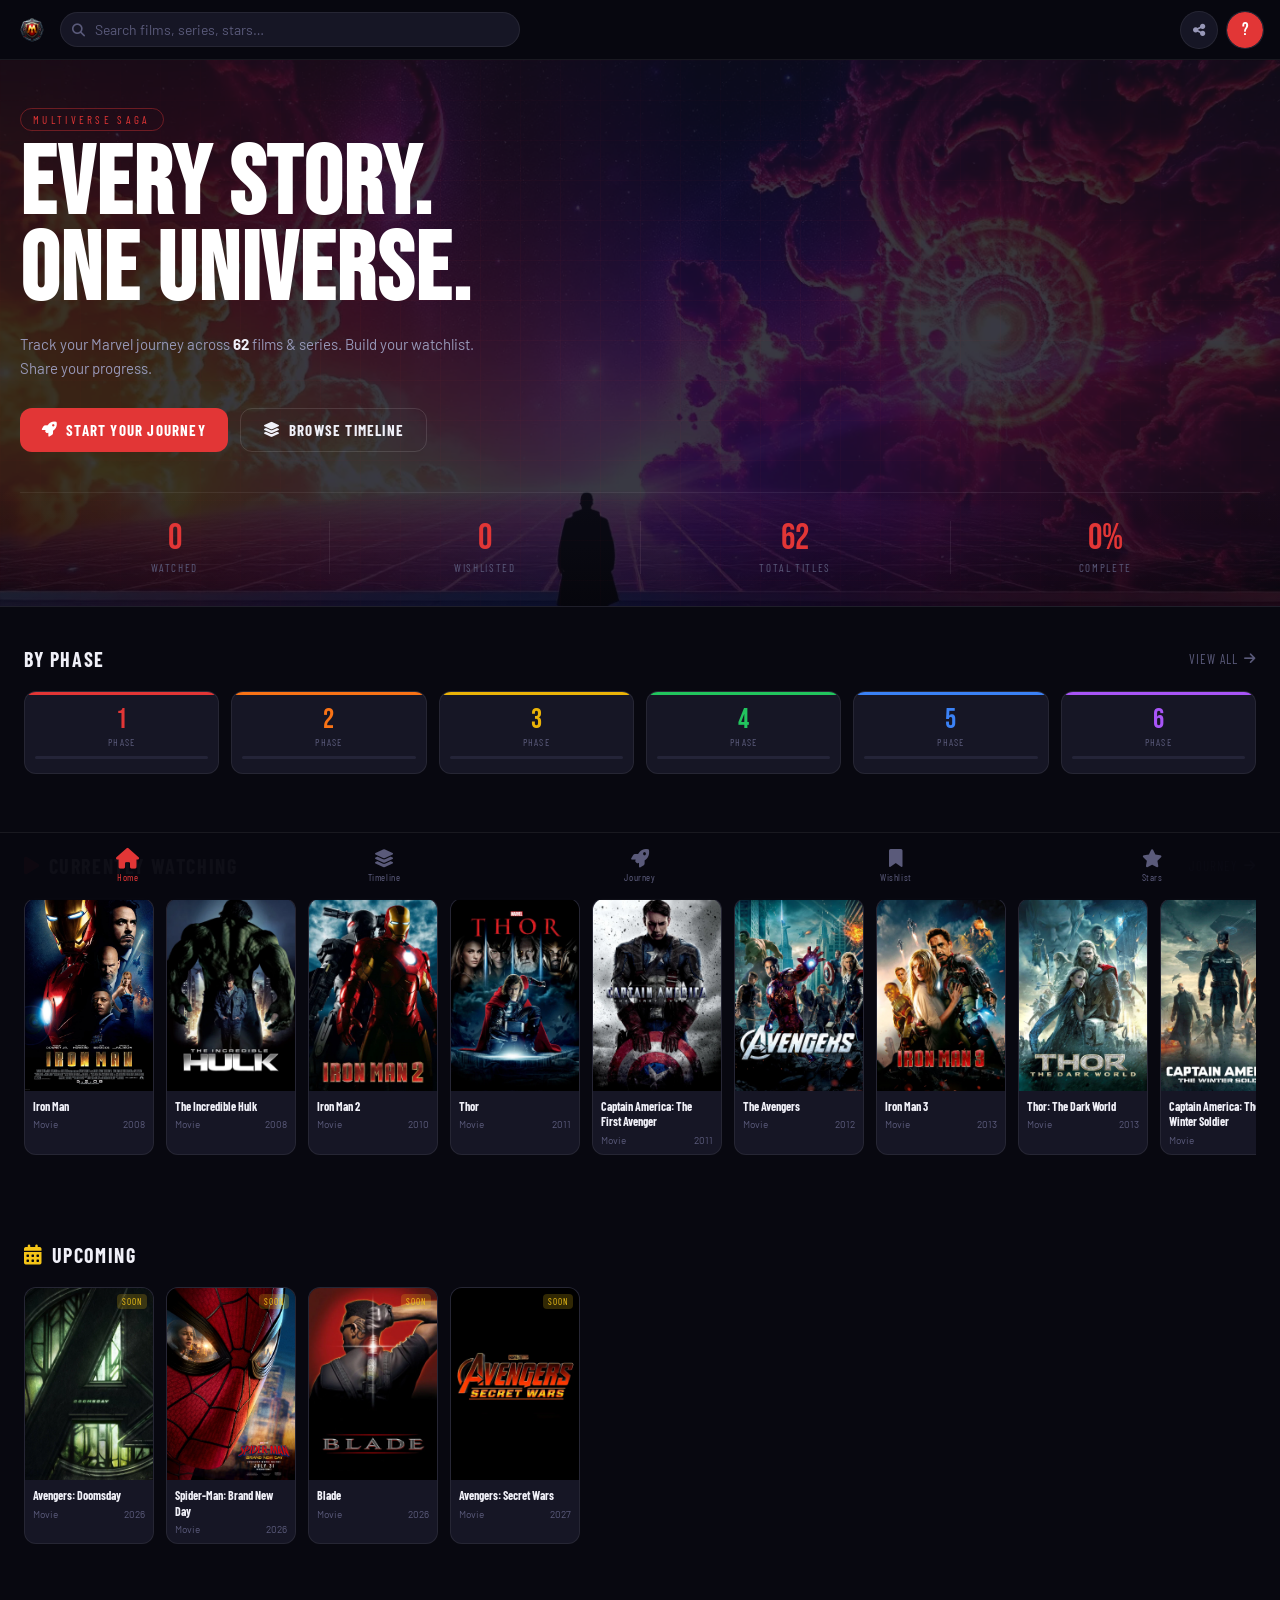
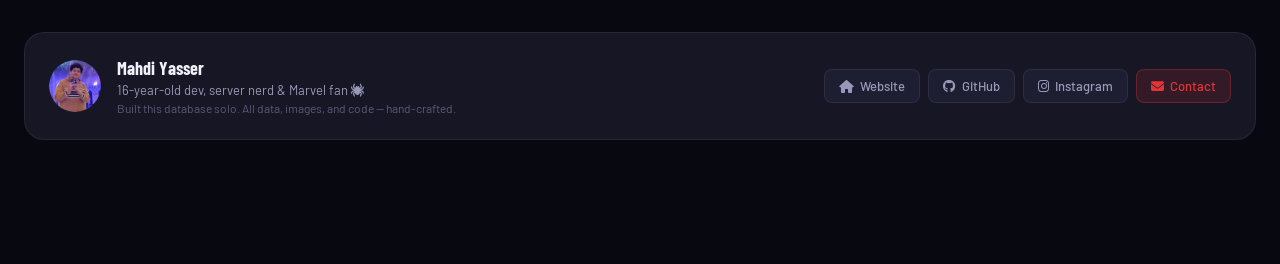
==== app/index.html @ e146e764 "Update" ====
<!DOCTYPE html>
<html lang="en">
<head>
  <meta charset="UTF-8">
  <meta name="viewport" content="width=device-width, initial-scale=1.0, viewport-fit=cover">

  <!-- Primary Meta -->
  <title>MCU Universe — The Ultimate Marvel Tracker</title>
  <meta name="title" content="MCU Universe — The Ultimate Marvel Tracker">
  <meta name="description" content="Track every Marvel Cinematic Universe film & series. Build your watchlist, follow your journey, explore the cast. The definitive MCU database by Mahdi Yasser.">
  <meta name="author" content="Mahdi Yasser">
  <meta name="robots" content="index, follow">
  <meta name="keywords" content="MCU, Marvel, Cinematic Universe, Iron Man, Avengers, Disney+, tracker, watchlist, movies, series, Mahdi Yasser, Mahdi Yasser MCU">
  <meta name="theme-color" content="#0a0a0f">

  <!-- Open Graph -->
  <meta property="og:type" content="website">
  <meta property="og:url" content="https://mcu.mahdiyasser.site/app/">
  <meta property="og:title" content="MCU Universe — The Ultimate Marvel Tracker">
  <meta property="og:description" content="Track every MCU film & series. Build your watchlist, follow your journey, explore the cast. The definitive MCU database.">
  <meta property="og:image" content="https://mcu.mahdiyasser.site/assets/app/banner.png">
  <meta property="og:image:width" content="1200">
  <meta property="og:image:height" content="630">
  <meta property="og:site_name" content="MCU Universe">

  <!-- Twitter Card -->
  <meta name="twitter:card" content="summary_large_image">
  <meta name="twitter:url" content="https://mcu.mahdiyasser.site/app/">
  <meta name="twitter:title" content="MCU Universe — The Ultimate Marvel Tracker">
  <meta name="twitter:description" content="Track every MCU film & series. Build your watchlist, follow your journey, explore the cast.">
  <meta name="twitter:image" content="https://mcu.mahdiyasser.site/assets/app/banner.png">

  <!-- Canonical -->
  <link rel="canonical" href="https://mcu.mahdiyasser.site/app/">

  <!-- Favicon -->
  <link rel="icon" href="/favicon.ico">
  <link rel="apple-touch-icon" href="/favicon.ico">
  <link rel="shortcut icon" href="/favicon.ico">

  <!-- JSON-LD -->
  <script type="application/ld+json">
  {
    "@context": "https://schema.org",
    "@type": "WebSite",
    "name": "MCU Universe",
    "url": "https://mcu.mahdiyasser.site/",
    "description": "The definitive MCU tracker — films, series, cast, and your personal watching journey.",
    "author": {
      "@type": "Person",
      "name": "Mahdi Yasser",
      "url": "https://mahdiyasser.site/"
    }
  }
  </script>

  <!-- Fonts -->
  <link rel="preconnect" href="https://fonts.googleapis.com">
  <link rel="preconnect" href="https://fonts.gstatic.com" crossorigin>
  <link href="https://fonts.googleapis.com/css2?family=Bebas+Neue&family=Barlow:ital,wght@0,300;0,400;0,500;0,600;0,700;1,300;1,400&family=Barlow+Condensed:wght@300;400;500;600;700;800&display=swap" rel="stylesheet">

  <!-- Font Awesome -->
  <link rel="stylesheet" href="https://cdnjs.cloudflare.com/ajax/libs/font-awesome/6.5.1/css/all.min.css">

  <link rel="stylesheet" href="style.css">
</head>
<body>

<!-- ========== LOADING SCREEN ========== -->
<div id="loader">
  <div class="loader-inner">
    <div class="loader-arc"></div>
    <div class="loader-text">INITIALIZING</div>
    <div class="loader-sub">Marvel Cinematic Universe Database</div>
  </div>
</div>

<!-- ========== ACCOUNT PANEL ========== -->
<div id="account-panel" class="panel hidden">
  <div class="panel-backdrop" onclick="closePanel('account-panel')"></div>
  <div class="panel-box">
    <button class="panel-close" onclick="closePanel('account-panel')"><i class="fa-solid fa-xmark"></i></button>
    <div class="panel-header">
      <div class="panel-icon"><i class="fa-solid fa-user-shield"></i></div>
      <h2>Your Profile</h2>
    </div>
    <div id="account-content"></div>
  </div>
</div>

<!-- ========== IMPORT PANEL ========== -->
<div id="import-panel" class="panel hidden">
  <div class="panel-backdrop"></div>
  <div class="panel-box">
    <div class="panel-header">
      <div class="panel-icon import-icon"><i class="fa-solid fa-cloud-arrow-down"></i></div>
      <h2>Import Profile</h2>
      <p>Load this profile as your own on this device</p>
    </div>
    <div id="import-content"></div>
  </div>
</div>

<!-- ========== SHARE PANEL ========== -->
<div id="share-panel" class="panel hidden">
  <div class="panel-backdrop" onclick="closePanel('share-panel')"></div>
  <div class="panel-box">
    <button class="panel-close" onclick="closePanel('share-panel')"><i class="fa-solid fa-xmark"></i></button>
    <div class="panel-header">
      <div class="panel-icon share-icon"><i class="fa-solid fa-share-nodes"></i></div>
      <h2>Share Your Journey</h2>
      <p>Anyone with this link can view your progress</p>
    </div>
    <div id="share-content"></div>
  </div>
</div>

<!-- ========== DETAIL PANEL ========== -->
<div id="detail-panel" class="panel hidden">
  <div class="panel-backdrop" onclick="closePanel('detail-panel')"></div>
  <div class="panel-box panel-box--wide">
    <button class="panel-back hidden" id="detail-back-btn" onclick="modalGoBack()"><i class="fa-solid fa-arrow-left"></i></button>
    <button class="panel-close" onclick="closePanel('detail-panel')"><i class="fa-solid fa-xmark"></i></button>
    <div id="detail-content"></div>
  </div>
</div>

<!-- ========== STAR PANEL ========== -->
<div id="star-panel" class="panel hidden">
  <div class="panel-backdrop" onclick="closePanel('star-panel')"></div>
  <div class="panel-box">
    <button class="panel-back hidden" id="star-back-btn" onclick="modalGoBack()"><i class="fa-solid fa-arrow-left"></i></button>
    <button class="panel-close" onclick="closePanel('star-panel')"><i class="fa-solid fa-xmark"></i></button>
    <div id="star-content"></div>
  </div>
</div>

<!-- ========== TOAST ========== -->
<div id="toast-container"></div>

<!-- ========== HEADER ========== -->
<header id="site-header">
  <div class="header-inner">
    <a class="header-logo" href="#" onclick="switchTab('home'); return false;">
      <img src="/assets/app/logo.png" alt="MCU Universe" class="header-logo-img">
    </a>

    <div class="header-search-wrap" id="header-search-wrap">
      <i class="fa-solid fa-magnifying-glass search-icon"></i>
      <input type="text" id="global-search" placeholder="Search films, series, stars…" autocomplete="off">
      <div id="search-results-drop" class="search-drop hidden"></div>
    </div>

    <div class="header-actions">
      <button class="hdr-btn" onclick="openSharePanel()" title="Share Your Journey">
        <i class="fa-solid fa-share-nodes"></i>
      </button>
      <button class="hdr-btn hdr-account" onclick="openAccountPanel()" title="Profile">
        <span id="hdr-avatar"></span>
      </button>
    </div>
  </div>
</header>

<!-- ========== MAIN ========== -->
<main id="app">

  <!-- ===== TAB: HOME ===== -->
  <section id="tab-home" class="tab-section active">
    <div class="hero-banner">
      <div class="hero-banner-bg"></div>
    <div class="hero-bg-grid"></div>
      <div class="hero-content">
        <div class="hero-eyebrow"><span class="phase-badge">MULTIVERSE SAGA</span></div>
        <h1 class="hero-title">EVERY STORY.<br>ONE UNIVERSE.</h1>
        <p class="hero-sub">Track your Marvel journey across <strong id="hero-total">0</strong> films & series. Build your watchlist. Share your progress.</p>
        <div class="hero-cta-row">
          <button class="btn-primary" onclick="switchTab('journey')">
            <i class="fa-solid fa-rocket"></i> Start Your Journey
          </button>
          <button class="btn-ghost" onclick="switchTab('timeline')">
            <i class="fa-solid fa-layer-group"></i> Browse Timeline
          </button>
        </div>
      </div>
      <div class="hero-stats-row">
        <div class="hero-stat">
          <span id="stat-watched" class="stat-num">0</span>
          <span class="stat-label">Watched</span>
        </div>
        <div class="hero-stat">
          <span id="stat-wishlist" class="stat-num">0</span>
          <span class="stat-label">Wishlisted</span>
        </div>
        <div class="hero-stat">
          <span id="stat-total-home" class="stat-num">0</span>
          <span class="stat-label">Total Titles</span>
        </div>
        <div class="hero-stat">
          <span id="stat-pct" class="stat-num">0%</span>
          <span class="stat-label">Complete</span>
        </div>
      </div>
    </div>

    <!-- Quick Phase Overview -->
    <div class="section-wrap">
      <div class="section-header">
        <h2 class="section-title">By Phase</h2>
        <button class="section-link" onclick="switchTab('timeline')">View All <i class="fa-solid fa-arrow-right"></i></button>
      </div>
      <div id="phase-overview" class="phase-overview-grid"></div>
    </div>

    <!-- Currently Watching -->
    <div class="section-wrap" id="currently-watching-section">
      <div class="section-header">
        <h2 class="section-title"><i class="fa-solid fa-play txt-red"></i> Currently Watching</h2>
        <button class="section-link" onclick="switchTab('journey')">Journey <i class="fa-solid fa-arrow-right"></i></button>
      </div>
      <div id="currently-watching-list" class="cards-row"></div>
    </div>

    <!-- New & Upcoming -->
    <div class="section-wrap">
      <div class="section-header">
        <h2 class="section-title"><i class="fa-solid fa-calendar-days txt-gold"></i> Upcoming</h2>
      </div>
      <div id="upcoming-list" class="cards-row"></div>
    </div>

    <!-- About / Made By -->
    <div class="section-wrap">
      <div class="about-footer-card">
        <div class="afc-left">
          <img src="/assets/app/me.png" alt="Mahdi Yasser" class="afc-avatar afc-avatar-img">
          <div class="afc-text">
            <span class="afc-name">Mahdi Yasser</span>
            <span class="afc-role">16-year-old dev, server nerd &amp; Marvel fan <i class="fa-solid fa-spider"></i></span>
            <span class="afc-bio">Built this database solo. All data, images, and code — hand-crafted.</span>
          </div>
        </div>
        <div class="afc-links">
          <a href="https://mahdiyasser.site" target="_blank" class="afc-btn"><i class="fa-solid fa-house"></i> Website</a>
          <a href="https://github.com/Mahdiyasser" target="_blank" class="afc-btn"><i class="fa-brands fa-github"></i> GitHub</a>
          <a href="https://www.instagram.com/mahdiyasser1/" target="_blank" class="afc-btn"><i class="fa-brands fa-instagram"></i> Instagram</a>
          <a href="https://mahdiyasser.site/contact/" target="_blank" class="afc-btn afc-btn--red"><i class="fa-solid fa-envelope"></i> Contact</a>
        </div>
      </div>
    </div>
  </section>

  <!-- ===== TAB: TIMELINE ===== -->
  <section id="tab-timeline" class="tab-section">
    <div class="tab-hero-mini">
      <h1>MCU TIMELINE</h1>
      <p>Every title — in release or chronological order</p>
    </div>

    <div class="timeline-controls">
      <div class="order-toggle">
        <button class="order-btn active" id="btn-release" onclick="setOrder('release')">Release Order</button>
        <button class="order-btn" id="btn-chrono" onclick="setOrder('chrono')">Chronological</button>
      </div>
      <div class="filter-row">
        <button class="filter-btn active" data-filter="all" onclick="setTypeFilter('all',this)">All</button>
        <button class="filter-btn" data-filter="movie" onclick="setTypeFilter('movie',this)">Movies</button>
        <button class="filter-btn" data-filter="series" onclick="setTypeFilter('series',this)">Series</button>
        <button class="filter-btn" data-filter="special_presentation" onclick="setTypeFilter('special_presentation',this)">Specials</button>
      </div>
    </div>

    <div id="timeline-phases" class="timeline-phases-wrap"></div>
  </section>

  <!-- ===== TAB: JOURNEY ===== -->
  <section id="tab-journey" class="tab-section">
    <div class="tab-hero-mini journey-hero-mini">
      <div class="journey-hero-content">
        <h1>YOUR JOURNEY</h1>
        <p>Track progress like a game. Level up through the MCU.</p>
      </div>
      <div class="journey-xp-bar-wrap">
        <div class="journey-level-badge" id="journey-level-badge">LVL 1</div>
        <div class="journey-xp-info">
          <span id="journey-xp-label">0 XP</span>
          <span id="journey-xp-next">Next: Recruit</span>
        </div>
        <div class="xp-bar-outer">
          <div class="xp-bar-inner" id="xp-bar-inner"></div>
        </div>
        <div class="journey-rank-name" id="journey-rank-name">Civilian</div>
      </div>
    </div>

    <!-- Journey Achievements -->
    <div class="section-wrap">
      <div class="section-header">
        <h2 class="section-title"><i class="fa-solid fa-trophy txt-gold"></i> Achievements</h2>
      </div>
      <div id="achievements-grid" class="achievements-grid"></div>
    </div>

    <!-- Journey Stats -->
    <div class="section-wrap">
      <div class="section-header">
        <h2 class="section-title"><i class="fa-solid fa-chart-bar txt-red"></i> Your Stats</h2>
      </div>
      <div id="journey-stats-grid" class="journey-stats-grid"></div>
    </div>

    <!-- Watch Queue -->
    <div class="section-wrap">
      <div class="section-header">
        <h2 class="section-title"><i class="fa-solid fa-list-check"></i> Watch Queue</h2>
        <button class="section-link" onclick="openNextToWatch()">Suggest Next <i class="fa-solid fa-wand-sparkles"></i></button>
      </div>
      <div id="watch-queue" class="timeline-phases-wrap"></div>
    </div>
  </section>

  <!-- ===== TAB: WISHLIST ===== -->
  <section id="tab-wishlist" class="tab-section">
    <div class="tab-hero-mini">
      <h1>WISHLIST</h1>
      <p>Titles you want to watch</p>
    </div>
    <div class="section-wrap">
      <div id="wishlist-grid" class="cards-grid-main"></div>
      <div id="wishlist-empty" class="empty-state hidden">
        <i class="fa-solid fa-bookmark"></i>
        <p>No wishlist items yet.</p>
        <small>Browse the Timeline and hit the bookmark button to add titles.</small>
      </div>
    </div>
  </section>

  <!-- ===== TAB: STARS ===== -->
  <section id="tab-stars" class="tab-section">
    <div class="tab-hero-mini">
      <h1>CAST & CREW</h1>
      <p id="stars-tab-count">Cast &amp; crew of the Marvel universe</p>
    </div>
    <div class="stars-controls">
      <input type="text" id="stars-search" placeholder="Search cast & crew…" oninput="filterStars(this.value)">
    </div>
    <div id="stars-grid" class="stars-grid"></div>
  </section>

</main>

<!-- ========== BOTTOM NAV ========== -->
<nav id="bottom-nav">
  <button class="nav-btn active" data-tab="home" onclick="switchTab('home')">
    <i class="fa-solid fa-house"></i>
    <span>Home</span>
  </button>
  <button class="nav-btn" data-tab="timeline" onclick="switchTab('timeline')">
    <i class="fa-solid fa-layer-group"></i>
    <span>Timeline</span>
  </button>
  <button class="nav-btn" data-tab="journey" onclick="switchTab('journey')">
    <i class="fa-solid fa-rocket"></i>
    <span>Journey</span>
  </button>
  <button class="nav-btn" data-tab="wishlist" onclick="switchTab('wishlist')">
    <i class="fa-solid fa-bookmark"></i>
    <span>Wishlist</span>
    <span id="wishlist-badge" class="nav-badge hidden">0</span>
  </button>
  <button class="nav-btn" data-tab="stars" onclick="switchTab('stars')">
    <i class="fa-solid fa-star"></i>
    <span>Stars</span>
  </button>
</nav>

<script src="script.js"></script>
</body>
</html>
---- app/style.css ----
/* =====================================================
   MCU UNIVERSE — style.css
   Author: Mahdi Yasser
   ===================================================== */

/* ── Variables ── */
:root {
  --red: #e23636;
  --red-dark: #b01e1e;
  --red-glow: rgba(226,54,54,0.35);
  --gold: #f5c518;
  --gold-dim: rgba(245,197,24,0.2);
  --blue: #1a8fe3;
  --blue-dim: rgba(26,143,227,0.2);
  --bg: #080810;
  --bg2: #0e0e1a;
  --bg3: #141428;
  --surface: #161625;
  --surface2: #1e1e32;
  --surface3: #242438;
  --border: rgba(255,255,255,0.07);
  --border2: rgba(255,255,255,0.12);
  --text: #f0f0f8;
  --text2: #9898b8;
  --text3: #5a5a7a;
  --white: #ffffff;
  --green: #22c55e;
  --orange: #f97316;
  --purple: #a855f7;

  /* Phase colors */
  --phase1: #e23636;
  --phase2: #f97316;
  --phase3: #eab308;
  --phase4: #22c55e;
  --phase5: #3b82f6;
  --phase6: #a855f7;

  --radius: 12px;
  --radius-sm: 8px;
  --radius-lg: 20px;
  --nav-h: 68px;
  --header-h: 60px;
  --transition: 0.22s cubic-bezier(0.4,0,0.2,1);
}

/* ── Reset ── */
*, *::before, *::after { box-sizing: border-box; margin: 0; padding: 0; }
html { scroll-behavior: smooth; font-size: 16px; }
body {
  font-family: 'Barlow', sans-serif;
  background: var(--bg);
  color: var(--text);
  min-height: 100dvh;
  overflow-x: hidden;
  padding-bottom: calc(var(--nav-h) + 16px);
  padding-top: var(--header-h);
}
a { color: inherit; text-decoration: none; }
img { display: block; max-width: 100%; }
button { cursor: pointer; border: none; background: none; font-family: inherit; color: inherit; }
input, textarea { font-family: inherit; }

/* ── Typography ── */
.font-display { font-family: 'Bebas Neue', sans-serif; letter-spacing: 0.04em; }
.font-condensed { font-family: 'Barlow Condensed', sans-serif; }

/* ── Utility ── */
.hidden { display: none !important; }
.txt-red { color: var(--red); }
.txt-gold { color: var(--gold); }
.txt-blue { color: var(--blue); }
.txt-green { color: var(--green); }

/* ============================================================
   LOADER
   ============================================================ */
#loader {
  position: fixed; inset: 0; z-index: 9999;
  background: var(--bg);
  display: flex; align-items: center; justify-content: center;
  transition: opacity 0.5s ease, visibility 0.5s ease;
}
#loader.fade-out { opacity: 0; visibility: hidden; pointer-events: none; }
.loader-inner { text-align: center; }
.loader-arc {
  width: 64px; height: 64px;
  border: 3px solid var(--surface3);
  border-top-color: var(--red);
  border-radius: 50%;
  margin: 0 auto 20px;
  animation: spin 0.8s linear infinite;
}
@keyframes spin { to { transform: rotate(360deg); } }
.loader-text {
  font-family: 'Bebas Neue', sans-serif;
  font-size: 22px;
  letter-spacing: 0.3em;
  color: var(--red);
}
.loader-sub {
  font-family: 'Barlow Condensed', sans-serif;
  font-size: 12px;
  letter-spacing: 0.2em;
  color: var(--text3);
  margin-top: 6px;
}

/* ============================================================
   HEADER
   ============================================================ */
#site-header {
  position: fixed; top: 0; left: 0; right: 0; z-index: 100;
  height: var(--header-h);
  background: rgba(8,8,16,0.95);
  border-bottom: 1px solid var(--border);
}
.header-inner {
  max-width: 1400px;
  margin: 0 auto;
  height: 100%;
  display: flex; align-items: center; gap: 12px;
  padding: 0 16px;
}
.header-logo {
  display: flex; align-items: baseline; gap: 3px;
  flex-shrink: 0;
}
.header-logo-img {
  height: 32px;
  width: auto;
  display: block;
  object-fit: contain;
}
.logo-m {
  font-family: 'Bebas Neue', sans-serif;
  font-size: 28px;
  color: var(--red);
  line-height: 1;
}
.logo-cu {
  font-family: 'Bebas Neue', sans-serif;
  font-size: 28px;
  color: var(--white);
  line-height: 1;
}
.logo-tag {
  font-family: 'Barlow Condensed', sans-serif;
  font-size: 10px;
  letter-spacing: 0.25em;
  color: var(--text3);
  margin-left: 6px;
  align-self: center;
}
.header-search-wrap {
  flex: 1;
  max-width: 460px;
  position: relative;
}
.search-icon {
  position: absolute; left: 12px; top: 50%; transform: translateY(-50%);
  color: var(--text3); font-size: 13px; pointer-events: none;
}
#global-search {
  width: 100%;
  background: var(--surface);
  border: 1px solid var(--border);
  border-radius: 100px;
  padding: 8px 14px 8px 34px;
  font-size: 14px;
  color: var(--text);
  outline: none;
  transition: border-color var(--transition);
}
#global-search:focus { border-color: var(--red); }
#global-search::placeholder { color: var(--text3); }
.search-drop {
  position: absolute; top: calc(100% + 6px); left: 0; right: 0;
  background: var(--surface2);
  border: 1px solid var(--border2);
  border-radius: var(--radius);
  overflow: hidden;
  z-index: 200;
  max-height: 380px;
  overflow-y: auto;
}
.search-item {
  display: flex; align-items: center; gap: 10px;
  padding: 10px 14px;
  cursor: pointer;
  transition: background var(--transition);
  border-bottom: 1px solid var(--border);
}
.search-item:last-child { border-bottom: none; }
.search-item:hover { background: var(--surface3); }
.search-item-img {
  width: 36px; height: 52px;
  border-radius: 4px;
  object-fit: cover;
  background: var(--surface3);
  flex-shrink: 0;
}
.search-item-img.star-thumb {
  width: 36px; height: 36px;
  border-radius: 50%;
}
.search-item-info { flex: 1; min-width: 0; }
.search-item-title {
  font-size: 13px; font-weight: 600;
  white-space: nowrap; overflow: hidden; text-overflow: ellipsis;
}
.search-item-sub { font-size: 11px; color: var(--text3); margin-top: 2px; }
.search-type-tag {
  font-family: 'Barlow Condensed', sans-serif;
  font-size: 10px; letter-spacing: 0.15em;
  padding: 2px 6px;
  border-radius: 4px;
  text-transform: uppercase;
  flex-shrink: 0;
}
.tag-movie { background: rgba(226,54,54,0.2); color: var(--red); }
.tag-series { background: rgba(26,143,227,0.2); color: var(--blue); }
.tag-special { background: rgba(245,197,24,0.2); color: var(--gold); }
.tag-star { background: rgba(168,85,247,0.2); color: var(--purple); }

.header-actions { display: flex; align-items: center; gap: 8px; margin-left: auto; }
.hdr-btn {
  width: 38px; height: 38px;
  display: flex; align-items: center; justify-content: center;
  border-radius: 50%;
  background: var(--surface);
  border: 1px solid var(--border);
  font-size: 14px;
  color: var(--text2);
  transition: all var(--transition);
}
.hdr-btn:hover { border-color: var(--red); color: var(--red); }
.hdr-account { overflow: hidden; }
#hdr-avatar {
  width: 36px; height: 36px;
  display: flex; align-items: center; justify-content: center;
  font-family: 'Bebas Neue', sans-serif;
  font-size: 18px;
  color: var(--white);
  background: var(--red);
  border-radius: 50%;
}

/* ============================================================
   BOTTOM NAV
   ============================================================ */
#bottom-nav {
  position: fixed; bottom: 0; left: 0; right: 0; z-index: 100;
  height: var(--nav-h);
  background: rgba(8,8,16,0.97);
  border-top: 1px solid var(--border);
  display: flex;
  safe-area-inset-bottom: env(safe-area-inset-bottom);
  padding-bottom: env(safe-area-inset-bottom, 0px);
}
.nav-btn {
  flex: 1;
  display: flex; flex-direction: column; align-items: center; justify-content: center;
  gap: 3px;
  font-size: 10px;
  font-family: 'Barlow Condensed', sans-serif;
  letter-spacing: 0.06em;
  color: var(--text3);
  transition: color var(--transition);
  position: relative;
}
.nav-btn i { font-size: 18px; transition: transform var(--transition); }
.nav-btn.active { color: var(--red); }
.nav-btn.active i { transform: scale(1.15); }
.nav-badge {
  position: absolute; top: 6px; right: calc(50% - 18px);
  min-width: 16px; height: 16px;
  background: var(--red);
  border-radius: 100px;
  font-size: 9px;
  font-weight: 700;
  display: flex; align-items: center; justify-content: center;
  padding: 0 4px;
  color: white;
}

/* ============================================================
   TABS
   ============================================================ */
.tab-section {
  display: none;
  animation: fadeIn 0.3s ease;
}
.tab-section.active { display: block; }
@keyframes fadeIn { from { opacity: 0; transform: translateY(8px); } to { opacity: 1; transform: none; } }

/* ============================================================
   HERO BANNER (Home)
   ============================================================ */
.hero-banner {
  position: relative;
  min-height: 460px;
  display: flex; flex-direction: column; justify-content: center;
  overflow: hidden;
  padding: 48px 20px 32px;
  background: var(--bg2);
  border-bottom: 1px solid var(--border);
}
.hero-banner-bg {
  position: absolute; inset: 0;
  background-image: url('/assets/app/banner.png');
  background-size: cover;
  background-position: center top;
  opacity: 0.18;
  pointer-events: none;
}
.hero-bg-grid {
  position: absolute; inset: 0; pointer-events: none;
  background-image:
    linear-gradient(rgba(226,54,54,0.04) 1px, transparent 1px),
    linear-gradient(90deg, rgba(226,54,54,0.04) 1px, transparent 1px);
  background-size: 40px 40px;
  mask-image: radial-gradient(ellipse 80% 80% at 50% 50%, black 20%, transparent 100%);
}
.hero-banner::before {
  content: '';
  position: absolute; bottom: -1px; left: 0; right: 0; height: 120px;
  background: linear-gradient(transparent, var(--bg));
  pointer-events: none;
}
.hero-content { position: relative; max-width: 600px; }
.hero-eyebrow { margin-bottom: 16px; }
.phase-badge {
  font-family: 'Barlow Condensed', sans-serif;
  font-size: 11px; letter-spacing: 0.3em;
  padding: 4px 12px;
  border: 1px solid rgba(226,54,54,0.4);
  border-radius: 100px;
  color: var(--red);
  text-transform: uppercase;
}
.hero-title {
  font-family: 'Bebas Neue', sans-serif;
  font-size: clamp(52px, 12vw, 96px);
  line-height: 0.9;
  letter-spacing: 0.02em;
  color: var(--white);
  margin-bottom: 16px;
}
.hero-sub {
  font-size: 15px;
  color: var(--text2);
  line-height: 1.6;
  margin-bottom: 28px;
  max-width: 480px;
}
.hero-sub strong { color: var(--text); }
.hero-cta-row { display: flex; gap: 12px; flex-wrap: wrap; }
.btn-primary {
  display: inline-flex; align-items: center; gap: 8px;
  background: var(--red);
  color: white;
  font-family: 'Barlow Condensed', sans-serif;
  font-size: 15px; font-weight: 700; letter-spacing: 0.08em;
  padding: 12px 22px;
  border-radius: var(--radius);
  transition: all var(--transition);
  text-transform: uppercase;
}
.btn-primary:hover { background: var(--red-dark); transform: translateY(-1px); }
.btn-ghost {
  display: inline-flex; align-items: center; gap: 8px;
  background: transparent;
  color: var(--text);
  border: 1px solid var(--border2);
  font-family: 'Barlow Condensed', sans-serif;
  font-size: 15px; font-weight: 700; letter-spacing: 0.08em;
  padding: 12px 22px;
  border-radius: var(--radius);
  transition: all var(--transition);
  text-transform: uppercase;
}
.btn-ghost:hover { border-color: var(--text2); background: var(--surface); }
.hero-stats-row {
  position: relative;
  display: flex; gap: 0;
  margin-top: 40px;
  padding-top: 28px;
  border-top: 1px solid var(--border);
}
.hero-stat {
  flex: 1;
  text-align: center;
  border-right: 1px solid var(--border);
}
.hero-stat:last-child { border-right: none; }
.stat-num {
  display: block;
  font-family: 'Bebas Neue', sans-serif;
  font-size: 36px;
  color: var(--red);
  line-height: 1;
}
.stat-label {
  display: block;
  font-family: 'Barlow Condensed', sans-serif;
  font-size: 11px; letter-spacing: 0.15em;
  color: var(--text3);
  text-transform: uppercase;
  margin-top: 4px;
}

/* ============================================================
   SECTION WRAP
   ============================================================ */
.section-wrap {
  padding: 32px 16px;
  max-width: 1400px;
  margin: 0 auto;
}
.section-header {
  display: flex; align-items: center; justify-content: space-between;
  margin-bottom: 20px;
}
.section-title {
  font-family: 'Barlow Condensed', sans-serif;
  font-size: 20px; font-weight: 700; letter-spacing: 0.08em;
  text-transform: uppercase;
  display: flex; align-items: center; gap: 8px;
}
.section-link {
  font-family: 'Barlow Condensed', sans-serif;
  font-size: 13px; letter-spacing: 0.08em;
  color: var(--text3);
  display: flex; align-items: center; gap: 6px;
  transition: color var(--transition);
  text-transform: uppercase;
}
.section-link:hover { color: var(--red); }

/* ============================================================
   PHASE OVERVIEW GRID (Home)
   ============================================================ */
.phase-overview-grid {
  display: grid;
  grid-template-columns: repeat(3, 1fr);
  gap: 12px;
}
@media (min-width: 640px) {
  .phase-overview-grid { grid-template-columns: repeat(6, 1fr); }
}
.phase-overview-card {
  background: var(--surface);
  border: 1px solid var(--border);
  border-radius: var(--radius);
  padding: 14px 10px;
  text-align: center;
  cursor: pointer;
  transition: all var(--transition);
  position: relative;
  overflow: hidden;
}
.phase-overview-card::before {
  content: '';
  position: absolute; top: 0; left: 0; right: 0;
  height: 3px;
}
.phase-overview-card[data-phase="phase_1"]::before { background: var(--phase1); }
.phase-overview-card[data-phase="phase_2"]::before { background: var(--phase2); }
.phase-overview-card[data-phase="phase_3"]::before { background: var(--phase3); }
.phase-overview-card[data-phase="phase_4"]::before { background: var(--phase4); }
.phase-overview-card[data-phase="phase_5"]::before { background: var(--phase5); }
.phase-overview-card[data-phase="phase_6"]::before { background: var(--phase6); }
.phase-overview-card:hover { border-color: var(--border2); transform: translateY(-2px); }
.poc-num {
  font-family: 'Bebas Neue', sans-serif;
  font-size: 28px;
  line-height: 1;
}
.poc-label {
  font-family: 'Barlow Condensed', sans-serif;
  font-size: 10px; letter-spacing: 0.12em;
  color: var(--text3);
  text-transform: uppercase;
  margin-top: 2px;
}
.poc-progress {
  margin-top: 8px;
  height: 3px;
  background: var(--surface3);
  border-radius: 100px;
  overflow: hidden;
}
.poc-progress-fill {
  height: 100%;
  border-radius: 100px;
  transition: width 0.8s ease;
}

/* ============================================================
   CARDS ROW (horizontal scroll)
   ============================================================ */
.cards-row {
  display: flex; gap: 12px;
  overflow-x: auto;
  padding-bottom: 8px;
  scrollbar-width: none;
}
.cards-row::-webkit-scrollbar { display: none; }

/* ============================================================
   MCU CARD
   ============================================================ */
.mcu-card {
  flex-shrink: 0;
  width: 130px;
  background: var(--surface);
  border: 1px solid var(--border);
  border-radius: var(--radius);
  overflow: hidden;
  cursor: pointer;
  transition: all var(--transition);
  position: relative;
}
.mcu-card:hover { transform: translateY(-4px); border-color: var(--border2); }
.mcu-card.watched { border-color: rgba(34,197,94,0.3); }
.mcu-card.wishlisted { border-color: rgba(245,197,24,0.3); }
.mcu-card-poster {
  width: 100%; aspect-ratio: 2/3;
  object-fit: cover;
  background: var(--surface3);
  display: block;
}
.mcu-card-body { padding: 8px; }
.mcu-card-title {
  font-family: 'Barlow Condensed', sans-serif;
  font-size: 12px; font-weight: 700;
  line-height: 1.3;
  margin-bottom: 4px;
  display: -webkit-box;
  -webkit-line-clamp: 2;
  -webkit-box-orient: vertical;
  overflow: hidden;
}
.mcu-card-meta {
  font-size: 10px; color: var(--text3);
  display: flex; align-items: center; justify-content: space-between;
}
.mcu-card-badges {
  position: absolute; top: 6px; left: 6px;
  display: flex; flex-direction: column; gap: 3px;
}
.card-badge {
  width: 20px; height: 20px;
  border-radius: 50%;
  display: flex; align-items: center; justify-content: center;
  font-size: 9px;
}
.badge-watched { background: var(--green); color: #000; }
.badge-wishlist { background: var(--gold); color: #000; }
.mcu-card-upcoming-tag {
  position: absolute; top: 6px; right: 6px;
  font-family: 'Barlow Condensed', sans-serif;
  font-size: 9px; letter-spacing: 0.1em;
  padding: 2px 5px;
  background: rgba(245,197,24,0.2);
  color: var(--gold);
  border-radius: 4px;
  text-transform: uppercase;
}

/* ============================================================
   ABOUT FOOTER CARD
   ============================================================ */
.about-footer-card {
  background: var(--surface);
  border: 1px solid var(--border);
  border-radius: var(--radius-lg);
  padding: 24px;
  display: flex; flex-direction: column; gap: 20px;
}
@media (min-width: 640px) {
  .about-footer-card { flex-direction: row; align-items: center; justify-content: space-between; }
}
.afc-left { display: flex; align-items: center; gap: 16px; }
.afc-avatar {
  width: 52px; height: 52px;
  border-radius: 50%;
  background: var(--red);
  display: flex; align-items: center; justify-content: center;
  font-family: 'Bebas Neue', sans-serif;
  font-size: 26px;
  flex-shrink: 0;
}
.afc-avatar-img {
  object-fit: cover;
  object-position: top;
  background: var(--surface3);
}
.afc-text { display: flex; flex-direction: column; gap: 3px; }
.afc-name { font-family: 'Barlow Condensed', sans-serif; font-size: 18px; font-weight: 700; }
.afc-role { font-size: 13px; color: var(--text2); }
.afc-bio { font-size: 12px; color: var(--text3); }
.afc-links { display: flex; flex-wrap: wrap; gap: 8px; }
.afc-btn {
  display: inline-flex; align-items: center; gap: 6px;
  padding: 8px 14px;
  border-radius: var(--radius-sm);
  background: var(--surface2);
  border: 1px solid var(--border);
  font-size: 13px; font-weight: 500;
  color: var(--text2);
  transition: all var(--transition);
}
.afc-btn:hover { color: var(--text); border-color: var(--border2); }
.afc-btn--red { background: rgba(226,54,54,0.15); border-color: rgba(226,54,54,0.3); color: var(--red); }
.afc-btn--red:hover { background: rgba(226,54,54,0.25); }

/* ============================================================
   TAB HERO MINI
   ============================================================ */
.tab-hero-mini {
  padding: 36px 20px 28px;
  background: var(--bg2);
  border-bottom: 1px solid var(--border);
  position: relative;
  overflow: hidden;
}
.tab-hero-mini::after {
  content: '';
  position: absolute; bottom: 0; left: 0; right: 0; height: 1px;
  background: linear-gradient(90deg, transparent, var(--red), transparent);
}
.tab-hero-mini h1 {
  font-family: 'Bebas Neue', sans-serif;
  font-size: clamp(36px, 8vw, 60px);
  letter-spacing: 0.04em;
  line-height: 1;
}
.tab-hero-mini p {
  font-size: 14px; color: var(--text2);
  margin-top: 6px;
}

/* ============================================================
   TIMELINE
   ============================================================ */
.timeline-controls {
  padding: 20px 16px 0;
  max-width: 1400px; margin: 0 auto;
  display: flex; flex-direction: column; gap: 12px;
}
.order-toggle {
  display: flex;
  background: var(--surface);
  border: 1px solid var(--border);
  border-radius: var(--radius);
  padding: 3px;
  width: fit-content;
}
.order-btn {
  font-family: 'Barlow Condensed', sans-serif;
  font-size: 13px; font-weight: 600; letter-spacing: 0.06em;
  padding: 8px 18px;
  border-radius: var(--radius-sm);
  transition: all var(--transition);
  color: var(--text3);
  text-transform: uppercase;
}
.order-btn.active { background: var(--red); color: white; }
.filter-row { display: flex; gap: 8px; flex-wrap: wrap; }
.filter-btn {
  font-family: 'Barlow Condensed', sans-serif;
  font-size: 12px; letter-spacing: 0.08em;
  padding: 6px 14px;
  border-radius: 100px;
  border: 1px solid var(--border);
  background: var(--surface);
  color: var(--text3);
  transition: all var(--transition);
  text-transform: uppercase;
}
.filter-btn.active { border-color: var(--red); color: var(--red); background: rgba(226,54,54,0.1); }

.timeline-phases-wrap {
  padding: 24px 16px;
  max-width: 1400px; margin: 0 auto;
  display: flex; flex-direction: column; gap: 40px;
}

/* Phase group */
.phase-group {}
.phase-group-header {
  display: flex; align-items: center; gap: 12px;
  margin-bottom: 20px;
  padding-bottom: 12px;
  border-bottom: 1px solid var(--border);
}
.phase-color-dot {
  width: 10px; height: 10px;
  border-radius: 50%;
  flex-shrink: 0;
}
.phase-group-title {
  font-family: 'Bebas Neue', sans-serif;
  font-size: 22px; letter-spacing: 0.06em;
}
.phase-group-saga {
  font-family: 'Barlow Condensed', sans-serif;
  font-size: 11px; letter-spacing: 0.2em;
  color: var(--text3);
  text-transform: uppercase;
  margin-left: auto;
}
.phase-group-progress {
  font-family: 'Barlow Condensed', sans-serif;
  font-size: 12px; color: var(--text3);
}

.phase-entries-grid {
  display: grid;
  grid-template-columns: repeat(auto-fill, minmax(110px, 1fr));
  gap: 12px;
}
@media (min-width: 480px) {
  .phase-entries-grid { grid-template-columns: repeat(auto-fill, minmax(130px, 1fr)); }
}
@media (min-width: 768px) {
  .phase-entries-grid { grid-template-columns: repeat(auto-fill, minmax(150px, 1fr)); }
}

/* Full MCU Card (grid version) */
.mcu-card-full {
  background: var(--surface);
  border: 1px solid var(--border);
  border-radius: var(--radius);
  overflow: hidden;
  cursor: pointer;
  transition: all var(--transition);
  position: relative;
}
.mcu-card-full:hover { transform: translateY(-4px); border-color: var(--border2); box-shadow: 0 8px 24px rgba(0,0,0,0.4); }
.mcu-card-full.watched { border-color: rgba(34,197,94,0.4); }
.mcu-card-full.wishlisted { border-color: rgba(245,197,24,0.4); }
.mcu-card-full.upcoming { opacity: 0.7; }
.card-poster-wrap { position: relative; }
.mcu-card-full .mcu-card-poster {
  width: 100%; aspect-ratio: 2/3;
  object-fit: cover;
  background: var(--surface3);
}
.card-actions {
  position: absolute; bottom: 0; left: 0; right: 0;
  display: flex;
  opacity: 0;
  transition: opacity var(--transition);
  background: linear-gradient(transparent, rgba(0,0,0,0.85));
  padding: 12px 8px 8px;
}
.mcu-card-full:hover .card-actions { opacity: 1; }
@media (hover: none) {
  .card-actions { opacity: 1; }
}
.card-action-btn {
  flex: 1;
  height: 30px;
  display: flex; align-items: center; justify-content: center;
  border-radius: var(--radius-sm);
  font-size: 13px;
  transition: all var(--transition);
}
.card-action-btn.watch-btn {
  background: rgba(34,197,94,0.2);
  color: var(--green);
  border: 1px solid rgba(34,197,94,0.3);
  margin-right: 4px;
}
.card-action-btn.watch-btn:hover { background: var(--green); color: #000; }
.card-action-btn.wish-btn {
  background: rgba(245,197,24,0.2);
  color: var(--gold);
  border: 1px solid rgba(245,197,24,0.3);
}
.card-action-btn.wish-btn:hover { background: var(--gold); color: #000; }
.card-action-btn.watched-active { background: var(--green); color: #000; }
.card-action-btn.wished-active { background: var(--gold); color: #000; }
.mcu-card-full .mcu-card-body {
  padding: 10px;
}
.mcu-card-full .mcu-card-title {
  font-family: 'Barlow Condensed', sans-serif;
  font-size: 13px; font-weight: 700;
  line-height: 1.3;
  display: -webkit-box;
  -webkit-line-clamp: 2;
  -webkit-box-orient: vertical;
  overflow: hidden;
  margin-bottom: 6px;
}
.card-type-row {
  display: flex; align-items: center; justify-content: space-between;
  gap: 4px;
}
.card-type-label {
  font-family: 'Barlow Condensed', sans-serif;
  font-size: 10px; letter-spacing: 0.1em;
  color: var(--text3);
  text-transform: uppercase;
}
.card-year {
  font-family: 'Barlow Condensed', sans-serif;
  font-size: 10px; color: var(--text3);
}
.card-watched-indicator {
  position: absolute; top: 6px; left: 6px;
  width: 22px; height: 22px;
  border-radius: 50%;
  background: var(--green);
  color: #000;
  display: flex; align-items: center; justify-content: center;
  font-size: 10px;
}
.card-wish-indicator {
  position: absolute; top: 6px; right: 6px;
  width: 22px; height: 22px;
  border-radius: 50%;
  background: var(--gold);
  color: #000;
  display: flex; align-items: center; justify-content: center;
  font-size: 10px;
}

/* ============================================================
   JOURNEY TAB
   ============================================================ */
.journey-hero-mini {
  padding: 36px 20px 0;
}
.journey-hero-content { margin-bottom: 24px; }
.journey-xp-bar-wrap {
  background: var(--surface);
  border: 1px solid var(--border);
  border-radius: var(--radius);
  padding: 16px 20px;
  display: flex;
  flex-direction: column;
  gap: 8px;
  margin-bottom: 0;
}
.journey-level-badge {
  font-family: 'Bebas Neue', sans-serif;
  font-size: 14px; letter-spacing: 0.2em;
  color: var(--gold);
  border: 1px solid var(--gold-dim);
  padding: 3px 10px;
  border-radius: 4px;
  width: fit-content;
}
.journey-xp-info {
  display: flex; justify-content: space-between;
  font-family: 'Barlow Condensed', sans-serif;
  font-size: 13px; color: var(--text3);
}
.xp-bar-outer {
  height: 6px;
  background: var(--surface3);
  border-radius: 100px;
  overflow: hidden;
}
.xp-bar-inner {
  height: 100%;
  background: linear-gradient(90deg, var(--gold), var(--red));
  border-radius: 100px;
  transition: width 1s cubic-bezier(0.4,0,0.2,1);
  width: 0%;
}
.journey-rank-name {
  font-family: 'Bebas Neue', sans-serif;
  font-size: 18px; letter-spacing: 0.08em;
  color: var(--gold);
}

/* Achievements */
.achievements-grid {
  display: grid;
  grid-template-columns: repeat(auto-fill, minmax(160px, 1fr));
  gap: 12px;
}
.achievement-card {
  background: var(--surface);
  border: 1px solid var(--border);
  border-radius: var(--radius);
  padding: 16px;
  text-align: center;
  transition: all var(--transition);
}
.achievement-card.unlocked {
  border-color: rgba(245,197,24,0.4);
  background: rgba(245,197,24,0.05);
}
.achievement-card.locked { opacity: 0.5; }
.achievement-icon { font-size: 32px; margin-bottom: 8px; }
.achievement-name {
  font-family: 'Barlow Condensed', sans-serif;
  font-size: 13px; font-weight: 700; letter-spacing: 0.06em;
  text-transform: uppercase;
  margin-bottom: 4px;
}
.achievement-desc { font-size: 11px; color: var(--text3); line-height: 1.4; }
.achievement-check {
  display: inline-flex; align-items: center; justify-content: center;
  width: 18px; height: 18px;
  background: var(--gold);
  color: #000;
  border-radius: 50%;
  font-size: 9px;
  margin-top: 8px;
}
.achievement-xp-badge {
  display: inline-block;
  margin-top: 6px;
  padding: 2px 7px;
  border-radius: 20px;
  font-size: 10px;
  font-weight: 700;
  font-family: 'Barlow Condensed', sans-serif;
  letter-spacing: 0.05em;
  background: rgba(245,197,24,0.12);
  color: var(--gold);
  border: 1px solid rgba(245,197,24,0.25);
  opacity: 0.6;
  transition: all var(--transition);
}
.achievement-xp-badge.earned {
  opacity: 1;
  background: rgba(245,197,24,0.2);
  border-color: rgba(245,197,24,0.5);
  box-shadow: 0 0 8px rgba(245,197,24,0.2);
}

/* Journey stats */
.journey-stats-grid {
  display: grid;
  grid-template-columns: repeat(2, 1fr);
  gap: 12px;
}
@media (min-width: 480px) {
  .journey-stats-grid { grid-template-columns: repeat(4, 1fr); }
}
.j-stat-card {
  background: var(--surface);
  border: 1px solid var(--border);
  border-radius: var(--radius);
  padding: 16px;
  text-align: center;
}
.j-stat-num {
  font-family: 'Bebas Neue', sans-serif;
  font-size: 36px;
  color: var(--red);
  line-height: 1;
  display: block;
}
.j-stat-label {
  font-family: 'Barlow Condensed', sans-serif;
  font-size: 11px; letter-spacing: 0.12em;
  color: var(--text3);
  text-transform: uppercase;
  margin-top: 4px;
  display: block;
}

/* Watch Queue */
.queue-phase-group { margin-bottom: 32px; }
.queue-phase-title {
  font-family: 'Bebas Neue', sans-serif;
  font-size: 16px; letter-spacing: 0.1em;
  color: var(--text3);
  text-transform: uppercase;
  margin-bottom: 12px;
  padding-bottom: 8px;
  border-bottom: 1px solid var(--border);
}
.queue-entry {
  display: flex; align-items: center; gap: 12px;
  padding: 12px;
  background: var(--surface);
  border: 1px solid var(--border);
  border-radius: var(--radius-sm);
  margin-bottom: 8px;
  cursor: pointer;
  transition: all var(--transition);
}
.queue-entry:hover { border-color: var(--border2); }
.queue-entry.watched-entry { opacity: 0.4; }
.queue-num {
  font-family: 'Bebas Neue', sans-serif;
  font-size: 22px;
  color: var(--text3);
  min-width: 28px;
  text-align: center;
}
.queue-poster {
  width: 40px; height: 58px;
  border-radius: 4px;
  object-fit: cover;
  background: var(--surface3);
  flex-shrink: 0;
}
.queue-info { flex: 1; min-width: 0; }
.queue-title {
  font-family: 'Barlow Condensed', sans-serif;
  font-size: 14px; font-weight: 700;
  white-space: nowrap; overflow: hidden; text-overflow: ellipsis;
}
.queue-meta { font-size: 11px; color: var(--text3); margin-top: 2px; }
.queue-actions { display: flex; gap: 6px; }
.queue-btn {
  width: 32px; height: 32px;
  border-radius: 50%;
  display: flex; align-items: center; justify-content: center;
  font-size: 12px;
  border: 1px solid var(--border);
  transition: all var(--transition);
}
.queue-btn.watch-q { color: var(--green); border-color: rgba(34,197,94,0.3); }
.queue-btn.watch-q:hover,
.queue-btn.watch-q.active { background: var(--green); color: #000; border-color: var(--green); }
.queue-btn.wish-q { color: var(--gold); border-color: rgba(245,197,24,0.3); }
.queue-btn.wish-q:hover,
.queue-btn.wish-q.active { background: var(--gold); color: #000; border-color: var(--gold); }

/* ============================================================
   WISHLIST
   ============================================================ */
.cards-grid-main {
  display: grid;
  grid-template-columns: repeat(auto-fill, minmax(130px, 1fr));
  gap: 14px;
}
.empty-state {
  text-align: center;
  padding: 60px 20px;
  color: var(--text3);
}
.empty-state i { font-size: 48px; margin-bottom: 16px; display: block; }
.empty-state p { font-size: 16px; margin-bottom: 8px; }
.empty-state small { font-size: 13px; }

/* ============================================================
   STARS
   ============================================================ */
.stars-controls {
  padding: 20px 16px 0;
  max-width: 1400px; margin: 0 auto;
}
#stars-search {
  width: 100%;
  background: var(--surface);
  border: 1px solid var(--border);
  border-radius: var(--radius);
  padding: 12px 16px;
  font-size: 14px;
  color: var(--text);
  outline: none;
  transition: border-color var(--transition);
}
#stars-search:focus { border-color: var(--red); }
#stars-search::placeholder { color: var(--text3); }
.stars-grid {
  display: grid;
  grid-template-columns: repeat(auto-fill, minmax(100px, 1fr));
  gap: 12px;
  padding: 20px 16px;
  max-width: 1400px; margin: 0 auto;
}
@media (min-width: 480px) {
  .stars-grid { grid-template-columns: repeat(auto-fill, minmax(120px, 1fr)); }
}
.star-card {
  background: var(--surface);
  border: 1px solid var(--border);
  border-radius: var(--radius);
  overflow: hidden;
  cursor: pointer;
  transition: all var(--transition);
  text-align: center;
}
.star-card:hover { transform: translateY(-3px); border-color: var(--border2); }
.star-card-img {
  width: 100%; aspect-ratio: 1/1;
  object-fit: cover; object-position: top;
  background: var(--surface3);
  display: block;
}
.star-card-body { padding: 8px 6px; }
.star-card-name {
  font-family: 'Barlow Condensed', sans-serif;
  font-size: 12px; font-weight: 700;
  line-height: 1.3;
  display: -webkit-box;
  -webkit-line-clamp: 2;
  -webkit-box-orient: vertical;
  overflow: hidden;
}
.star-card-char {
  font-size: 10px; color: var(--text3);
  margin-top: 2px;
  white-space: nowrap; overflow: hidden; text-overflow: ellipsis;
}
.star-appearances {
  font-family: 'Barlow Condensed', sans-serif;
  font-size: 10px; color: var(--red);
  margin-top: 3px;
}

/* ─── Detail Panel — new data sections ─────────────────── */
.detail-genres-row {
  display: flex; flex-wrap: wrap; gap: 6px; margin-top: 4px;
}
.detail-genre-tag {
  background: rgba(255,255,255,0.07);
  border: 1px solid var(--border);
  border-radius: 20px;
  padding: 3px 10px;
  font-size: 11px; color: var(--text2);
  font-family: 'Barlow Condensed', sans-serif; font-weight: 600; letter-spacing: .4px;
}
.detail-boxoffice-row {
  display: flex; gap: 12px; flex-wrap: wrap; margin-top: 6px;
}
.detail-bo-item {
  background: var(--surface2);
  border: 1px solid var(--border);
  border-radius: var(--radius);
  padding: 8px 14px;
  display: flex; flex-direction: column; gap: 2px; min-width: 90px;
}
.detail-bo-label {
  font-size: 10px; color: var(--text3); font-family: 'Barlow Condensed', sans-serif;
  letter-spacing: .5px; text-transform: uppercase;
}
.detail-bo-val {
  font-size: 16px; font-weight: 700; font-family: 'Barlow Condensed', sans-serif; color: var(--text);
}
/* ─── Star detail meta row ──────────────────────────────── */
.star-detail-meta {
  display: flex; flex-direction: column; gap: 4px; margin-top: 6px;
}
.star-detail-meta span {
  font-size: 12px; color: var(--text3);
}

/* ============================================================
   PANELS
   ============================================================ */
.panel {
  position: fixed; inset: 0; z-index: 500;
  display: flex; align-items: flex-end; justify-content: center;
}
@media (min-width: 640px) {
  .panel { align-items: center; }
}
.panel-backdrop {
  position: absolute; inset: 0;
  background: rgba(0,0,0,0.7);
  animation: fadeIn 0.2s ease;
}
.panel-box {
  position: relative;
  background: var(--bg2);
  border: 1px solid var(--border2);
  border-radius: var(--radius-lg) var(--radius-lg) 0 0;
  width: 100%;
  max-height: 90dvh;
  overflow-y: auto;
  scrollbar-width: thin;
  scrollbar-color: var(--surface3) transparent;
  animation: slideUp 0.3s cubic-bezier(0.4,0,0.2,1);
  padding-bottom: env(safe-area-inset-bottom, 0px);
}
@media (min-width: 640px) {
  .panel-box {
    border-radius: var(--radius-lg);
    max-width: 680px;
    max-height: 88dvh;
    box-shadow: 0 32px 80px rgba(0,0,0,0.6), 0 0 0 1px rgba(255,255,255,0.06);
  }
  .panel-box--wide { max-width: 860px; }
}
@keyframes slideUp {
  from { transform: translateY(40px); opacity: 0; }
  to { transform: none; opacity: 1; }
}
.panel-close {
  position: absolute; top: 16px; right: 16px;
  width: 32px; height: 32px;
  border-radius: 50%;
  background: var(--surface3);
  color: var(--text2);
  display: flex; align-items: center; justify-content: center;
  font-size: 14px;
  z-index: 10;
  transition: all var(--transition);
}
.panel-close:hover { background: var(--red); color: white; }
.panel-back {
  position: absolute; top: 16px; left: 16px;
  width: 32px; height: 32px;
  border-radius: 50%;
  background: var(--surface3);
  color: var(--text2);
  display: flex; align-items: center; justify-content: center;
  font-size: 13px;
  z-index: 10;
  transition: all var(--transition);
}
.panel-back:hover { background: var(--border2); color: var(--text); }
.panel-back.hidden { display: none; }
.panel-header {
  padding: 28px 24px 20px;
  text-align: center;
  border-bottom: 1px solid var(--border);
}
.panel-icon {
  width: 52px; height: 52px;
  background: rgba(226,54,54,0.15);
  border: 1px solid rgba(226,54,54,0.3);
  border-radius: 50%;
  display: flex; align-items: center; justify-content: center;
  font-size: 22px; color: var(--red);
  margin: 0 auto 12px;
}
.panel-icon.share-icon { background: rgba(26,143,227,0.15); border-color: rgba(26,143,227,0.3); color: var(--blue); }
.panel-icon.import-icon { background: rgba(34,197,94,0.15); border-color: rgba(34,197,94,0.3); color: var(--green); }
.panel-header h2 {
  font-family: 'Bebas Neue', sans-serif;
  font-size: 24px; letter-spacing: 0.06em;
}
.panel-header p { font-size: 13px; color: var(--text3); margin-top: 4px; }

/* Account Panel Content */
#account-content { padding: 20px 24px; }
.account-setup { display: flex; flex-direction: column; gap: 16px; }
.acct-label {
  font-family: 'Barlow Condensed', sans-serif;
  font-size: 12px; letter-spacing: 0.15em;
  color: var(--text3); text-transform: uppercase;
  display: block; margin-bottom: 6px;
}
.acct-input {
  width: 100%;
  background: var(--surface);
  border: 1px solid var(--border);
  border-radius: var(--radius-sm);
  padding: 12px 14px;
  font-size: 14px;
  color: var(--text);
  outline: none;
  transition: border-color var(--transition);
}
.acct-input:focus { border-color: var(--red); }
.acct-btn-primary {
  width: 100%;
  background: var(--red);
  color: white;
  font-family: 'Barlow Condensed', sans-serif;
  font-size: 15px; font-weight: 700; letter-spacing: 0.1em;
  padding: 13px;
  border-radius: var(--radius-sm);
  text-transform: uppercase;
  transition: all var(--transition);
}
.acct-btn-primary:hover { background: var(--red-dark); }
.acct-btn-danger {
  width: 100%;
  background: transparent;
  border: 1px solid rgba(226,54,54,0.3);
  color: var(--red);
  font-family: 'Barlow Condensed', sans-serif;
  font-size: 14px; font-weight: 600; letter-spacing: 0.08em;
  padding: 11px;
  border-radius: var(--radius-sm);
  text-transform: uppercase;
  transition: all var(--transition);
  margin-top: 8px;
}
.acct-btn-danger:hover { background: rgba(226,54,54,0.1); }

/* Profile display */
.profile-display { display: flex; flex-direction: column; gap: 16px; }
.profile-header { display: flex; align-items: center; gap: 16px; }
.profile-avatar-lg {
  width: 64px; height: 64px;
  border-radius: 50%;
  background: var(--red);
  display: flex; align-items: center; justify-content: center;
  font-family: 'Bebas Neue', sans-serif;
  font-size: 32px;
  flex-shrink: 0;
}
.profile-name {
  font-family: 'Bebas Neue', sans-serif;
  font-size: 26px; letter-spacing: 0.04em;
}
.profile-sub { font-size: 13px; color: var(--text3); margin-top: 3px; }
.profile-stats-row {
  display: grid; grid-template-columns: repeat(3, 1fr);
  gap: 10px;
}
.ps-card {
  background: var(--surface);
  border: 1px solid var(--border);
  border-radius: var(--radius-sm);
  padding: 12px;
  text-align: center;
}
.ps-num {
  font-family: 'Bebas Neue', sans-serif;
  font-size: 28px; color: var(--red);
  display: block;
}
.ps-label {
  font-family: 'Barlow Condensed', sans-serif;
  font-size: 10px; color: var(--text3);
  letter-spacing: 0.1em; text-transform: uppercase;
  display: block; margin-top: 2px;
}

/* Share Panel Content */
#share-content { padding: 20px 24px; }
#import-content { padding: 20px 24px; }
.share-section-divider {
  display: flex; align-items: center; gap: 10px;
  margin: 20px 0;
  color: var(--text3);
  font-family: 'Barlow Condensed', sans-serif;
  font-size: 11px; letter-spacing: 0.15em; text-transform: uppercase;
}
.share-section-divider::before,
.share-section-divider::after {
  content: ''; flex: 1; height: 1px; background: var(--border);
}
.share-section-title {
  font-family: 'Barlow Condensed', sans-serif;
  font-size: 12px; letter-spacing: 0.15em;
  color: var(--text3); text-transform: uppercase;
  margin-bottom: 8px; display: block;
}
.import-profile-card {
  background: var(--surface);
  border: 1px solid var(--border);
  border-radius: var(--radius);
  padding: 16px;
  display: flex; align-items: center; gap: 14px;
  margin-bottom: 16px;
}
.import-profile-avatar {
  width: 52px; height: 52px;
  border-radius: 50%;
  background: var(--green);
  display: flex; align-items: center; justify-content: center;
  font-family: 'Bebas Neue', sans-serif;
  font-size: 26px; color: #000;
  flex-shrink: 0;
}
.import-profile-info { flex: 1; min-width: 0; }
.import-profile-name {
  font-family: 'Bebas Neue', sans-serif;
  font-size: 22px; letter-spacing: 0.04em; line-height: 1;
}
.import-profile-sub { font-size: 12px; color: var(--text3); margin-top: 4px; }
.import-warning {
  background: rgba(245,197,24,0.08);
  border: 1px solid rgba(245,197,24,0.25);
  border-radius: var(--radius-sm);
  padding: 12px 14px;
  font-size: 12px; color: var(--text2); line-height: 1.6;
  margin-bottom: 16px;
  display: flex; gap: 10px; align-items: flex-start;
}
.import-warning i { color: var(--gold); margin-top: 2px; flex-shrink: 0; }
.import-btn-row { display: flex; flex-direction: column; gap: 10px; }
.acct-btn-green {
  width: 100%;
  background: var(--green);
  color: #000;
  font-family: 'Barlow Condensed', sans-serif;
  font-size: 15px; font-weight: 700; letter-spacing: 0.1em;
  padding: 13px;
  border-radius: var(--radius-sm);
  text-transform: uppercase;
  transition: all var(--transition);
  display: flex; align-items: center; justify-content: center; gap: 8px;
}
.acct-btn-green:hover { background: #16a34a; }
.acct-btn-ghost {
  width: 100%;
  background: transparent;
  border: 1px solid var(--border2);
  color: var(--text2);
  font-family: 'Barlow Condensed', sans-serif;
  font-size: 14px; font-weight: 600; letter-spacing: 0.08em;
  padding: 11px;
  border-radius: var(--radius-sm);
  text-transform: uppercase;
  transition: all var(--transition);
  display: flex; align-items: center; justify-content: center; gap: 8px;
}
.acct-btn-ghost:hover { border-color: var(--text3); color: var(--text); }
.share-url-box {
  display: flex; gap: 8px;
  background: var(--surface);
  border: 1px solid var(--border);
  border-radius: var(--radius-sm);
  padding: 12px 14px;
  margin-bottom: 16px;
  align-items: center;
}
.share-url-text {
  flex: 1;
  font-size: 12px; color: var(--text2);
  word-break: break-all;
  min-width: 0;
}
.share-copy-btn {
  flex-shrink: 0;
  background: var(--red);
  color: white;
  font-family: 'Barlow Condensed', sans-serif;
  font-size: 13px; font-weight: 600; letter-spacing: 0.06em;
  padding: 8px 14px;
  border-radius: var(--radius-sm);
  text-transform: uppercase;
  transition: all var(--transition);
  white-space: nowrap;
}
.share-copy-btn:hover { background: var(--red-dark); }
.share-copy-btn--green { background: var(--green); color: #000; }
.share-copy-btn--green:hover { background: #16a34a; }
.share-note { font-size: 12px; color: var(--text3); line-height: 1.5; }
.view-mode-banner {
  background: rgba(26,143,227,0.1);
  border: 1px solid rgba(26,143,227,0.3);
  border-radius: var(--radius-sm);
  padding: 12px 16px;
  margin-bottom: 16px;
  font-size: 13px; color: var(--blue);
  display: flex; align-items: center; gap: 8px;
}

/* Detail Panel */
#detail-content { padding: 0; }
.detail-hero {
  position: relative;
  background: var(--surface);
  display: block;
}
.detail-poster {
  width: 100%; aspect-ratio: 16/9;
  object-fit: cover;
  background: var(--surface3);
  display: block;
  object-position: top;
}
.detail-hero-info {
  padding: 20px 20px 16px;
}

@media (min-width: 640px) {
  .detail-hero {
    display: grid;
    grid-template-columns: 200px 1fr;
    align-items: start;
    gap: 0;
    background: linear-gradient(135deg, var(--surface) 0%, var(--bg2) 100%);
    padding: 28px 28px 24px;
    border-bottom: 1px solid var(--border);
    min-height: 320px;
  }
  .detail-poster {
    width: 200px;
    aspect-ratio: 2/3;
    object-fit: cover;
    object-position: center top;
    border-radius: 10px;
    box-shadow: 0 12px 40px rgba(0,0,0,0.5);
    border: 1px solid rgba(255,255,255,0.08);
  }
  .detail-hero-info {
    padding: 0 0 0 24px;
    display: flex;
    flex-direction: column;
    justify-content: flex-end;
  }
  .detail-title {
    font-size: clamp(28px, 4vw, 46px) !important;
  }
  .detail-action-row {
    border-bottom: none !important;
    padding: 16px 28px 8px !important;
  }
  .detail-body {
    padding: 24px 28px !important;
  }
}
.detail-type-phase {
  display: flex; gap: 8px; align-items: center;
  margin-bottom: 8px;
}
.detail-type-tag {
  font-family: 'Barlow Condensed', sans-serif;
  font-size: 11px; letter-spacing: 0.15em;
  padding: 3px 8px;
  border-radius: 4px;
  text-transform: uppercase;
}
.detail-title {
  font-family: 'Bebas Neue', sans-serif;
  font-size: clamp(26px, 6vw, 38px);
  letter-spacing: 0.03em;
  line-height: 1;
  margin-bottom: 8px;
}
.detail-meta-row {
  display: flex; gap: 12px; flex-wrap: wrap;
  margin-bottom: 12px;
}
.detail-meta-item {
  font-family: 'Barlow Condensed', sans-serif;
  font-size: 12px; color: var(--text3);
  display: flex; align-items: center; gap: 5px;
}
.detail-meta-item i { font-size: 10px; }
.detail-rating-row {
  display: flex; gap: 12px; flex-wrap: wrap;
  margin-bottom: 16px;
}
.detail-rating {
  font-family: 'Barlow Condensed', sans-serif;
  font-size: 13px;
  padding: 4px 10px;
  border-radius: var(--radius-sm);
  background: var(--surface3);
  display: flex; align-items: center; gap: 5px;
}
.detail-rating i { font-size: 11px; }
.detail-action-row {
  display: flex; gap: 8px; flex-wrap: wrap;
  padding: 0 20px 20px;
  border-bottom: 1px solid var(--border);
}
.detail-btn {
  flex: 1;
  min-width: 120px;
  padding: 11px 16px;
  border-radius: var(--radius-sm);
  font-family: 'Barlow Condensed', sans-serif;
  font-size: 14px; font-weight: 700; letter-spacing: 0.06em;
  display: flex; align-items: center; justify-content: center; gap: 8px;
  transition: all var(--transition);
  text-transform: uppercase;
}
.detail-btn.watch-toggle {
  background: rgba(34,197,94,0.15);
  border: 1px solid rgba(34,197,94,0.3);
  color: var(--green);
}
.detail-btn.watch-toggle:hover,
.detail-btn.watch-toggle.active { background: var(--green); color: #000; border-color: var(--green); }
.detail-btn.wish-toggle {
  background: rgba(245,197,24,0.15);
  border: 1px solid rgba(245,197,24,0.3);
  color: var(--gold);
}
.detail-btn.wish-toggle:hover,
.detail-btn.wish-toggle.active { background: var(--gold); color: #000; border-color: var(--gold); }
.detail-btn.trailer-btn {
  background: rgba(226,54,54,0.15);
  border: 1px solid rgba(226,54,54,0.3);
  color: var(--red);
}
.detail-btn.trailer-btn:hover { background: var(--red); color: white; border-color: var(--red); }

.detail-body { padding: 20px; display: flex; flex-direction: column; gap: 20px; }
.detail-section-title {
  font-family: 'Barlow Condensed', sans-serif;
  font-size: 13px; letter-spacing: 0.2em;
  color: var(--text3);
  text-transform: uppercase;
  margin-bottom: 10px;
  padding-bottom: 6px;
  border-bottom: 1px solid var(--border);
}
.detail-synopsis { font-size: 14px; line-height: 1.7; color: var(--text2); }
.detail-cast-row {
  display: flex; gap: 10px;
  overflow-x: auto;
  padding-bottom: 4px;
  scrollbar-width: none;
}
.detail-cast-row::-webkit-scrollbar { display: none; }
.cast-item {
  flex-shrink: 0; width: 70px; text-align: center; cursor: pointer;
}
.cast-img {
  width: 60px; height: 60px;
  border-radius: 50%;
  object-fit: cover; object-position: top;
  background: var(--surface3);
  border: 2px solid var(--border);
  margin: 0 auto 6px;
  display: block;
  transition: border-color var(--transition);
}
.cast-item:hover .cast-img { border-color: var(--red); }
.cast-name { font-family: 'Barlow Condensed', sans-serif; font-size: 10px; font-weight: 700; line-height: 1.3; }
.cast-char { font-size: 9px; color: var(--text3); margin-top: 2px; }
.detail-links-row { display: flex; gap: 8px; flex-wrap: wrap; }
.detail-ext-link {
  display: inline-flex; align-items: center; gap: 6px;
  padding: 8px 12px;
  border-radius: var(--radius-sm);
  background: var(--surface);
  border: 1px solid var(--border);
  font-size: 12px; font-weight: 500; color: var(--text2);
  transition: all var(--transition);
}
.detail-ext-link:hover { border-color: var(--border2); color: var(--text); }
.detail-watch-platform {
  display: flex; align-items: center; gap: 10px;
  padding: 12px 14px;
  background: var(--surface);
  border: 1px solid var(--border);
  border-radius: var(--radius-sm);
  margin-bottom: 8px;
}
.detail-watch-platform a {
  font-family: 'Barlow Condensed', sans-serif;
  font-size: 14px; font-weight: 700; letter-spacing: 0.06em;
  color: var(--text);
  display: flex; align-items: center; gap: 8px;
  flex: 1;
  transition: color var(--transition);
}
.detail-watch-platform a:hover { color: var(--red); }
.detail-platform-logo {
  width: 28px; height: 28px;
  object-fit: contain;
  border-radius: 4px;
  background: var(--surface3);
}

/* Star detail panel */
#star-content { padding: 0; }
.star-detail-header {
  display: flex; align-items: flex-end; gap: 16px;
  padding: 24px 20px 20px;
  border-bottom: 1px solid var(--border);
  background: var(--surface);
}
.star-detail-img {
  width: 80px; height: 80px;
  border-radius: 50%;
  object-fit: cover; object-position: top;
  background: var(--surface3);
  border: 3px solid var(--border2);
  flex-shrink: 0;
}
@media (min-width: 640px) {
  .star-detail-header {
    padding: 28px 28px 24px;
    align-items: center;
    background: linear-gradient(135deg, var(--surface) 0%, var(--bg2) 100%);
  }
  .star-detail-img {
    width: 110px; height: 110px;
    border-radius: 12px;
    border-width: 2px;
    box-shadow: 0 8px 30px rgba(0,0,0,0.4);
  }
  .star-detail-body {
    padding: 24px 28px !important;
  }
  .star-appearances-grid {
    grid-template-columns: repeat(auto-fill, minmax(90px, 1fr)) !important;
  }
}
.star-detail-info { flex: 1; min-width: 0; }
.star-detail-name {
  font-family: 'Bebas Neue', sans-serif;
  font-size: 26px; letter-spacing: 0.04em;
  line-height: 1;
}
.star-detail-char { font-size: 14px; color: var(--text2); margin-top: 4px; }
.star-detail-meta { font-size: 12px; color: var(--text3); margin-top: 4px; }
.star-detail-body { padding: 20px; display: flex; flex-direction: column; gap: 20px; }
.star-appearances-grid {
  display: grid;
  grid-template-columns: repeat(auto-fill, minmax(70px, 1fr));
  gap: 8px;
}
.star-app-card {
  cursor: pointer;
  border-radius: var(--radius-sm);
  overflow: hidden;
  border: 1px solid var(--border);
  transition: all var(--transition);
}
.star-app-card:hover { border-color: var(--red); }
.star-app-poster {
  width: 100%; aspect-ratio: 2/3;
  object-fit: cover;
  background: var(--surface3);
  display: block;
}
.star-app-title {
  font-family: 'Barlow Condensed', sans-serif;
  font-size: 9px;
  padding: 4px 5px;
  line-height: 1.3;
  display: -webkit-box;
  -webkit-line-clamp: 2;
  -webkit-box-orient: vertical;
  overflow: hidden;
  background: var(--surface);
}
.star-social-links { display: flex; gap: 8px; flex-wrap: wrap; }
.star-soc-btn {
  display: inline-flex; align-items: center; gap: 6px;
  padding: 8px 14px;
  background: var(--surface);
  border: 1px solid var(--border);
  border-radius: var(--radius-sm);
  font-size: 13px; color: var(--text2);
  transition: all var(--transition);
}
.star-soc-btn:hover { border-color: var(--border2); color: var(--text); }

/* ============================================================
   TOAST
   ============================================================ */
#toast-container {
  position: fixed; bottom: calc(var(--nav-h) + 16px); left: 50%;
  transform: translateX(-50%);
  z-index: 600;
  display: flex; flex-direction: column; align-items: center; gap: 8px;
  pointer-events: none;
}
.toast {
  font-family: 'Barlow Condensed', sans-serif;
  font-size: 14px; font-weight: 600; letter-spacing: 0.06em;
  padding: 10px 20px;
  background: var(--surface2);
  border: 1px solid var(--border2);
  border-radius: 100px;
  color: var(--text);
  display: flex; align-items: center; gap: 8px;
  white-space: nowrap;
  animation: toastIn 0.3s cubic-bezier(0.4,0,0.2,1);
  pointer-events: all;
}
.toast.toast-green { border-color: rgba(34,197,94,0.5); color: var(--green); }
.toast.toast-gold { border-color: rgba(245,197,24,0.5); color: var(--gold); }
.toast.toast-red { border-color: rgba(226,54,54,0.5); color: var(--red); }
.toast.toast-blue { border-color: rgba(26,143,227,0.5); color: var(--blue); }
.toast.fade-out { animation: toastOut 0.3s ease forwards; }
@keyframes toastIn { from { opacity: 0; transform: translateY(12px) scale(0.95); } to { opacity: 1; transform: none; } }
@keyframes toastOut { to { opacity: 0; transform: translateY(-8px) scale(0.95); } }

/* ============================================================
   VIEW MODE (shared profile, read only)
   ============================================================ */
.view-mode-overlay {
  position: fixed; top: var(--header-h); left: 0; right: 0;
  z-index: 90;
  background: rgba(26,143,227,0.12);
  border-bottom: 1px solid rgba(26,143,227,0.3);
  padding: 10px 16px;
  display: flex; align-items: center; gap: 10px;
  font-family: 'Barlow Condensed', sans-serif;
  font-size: 14px; color: var(--blue);
  letter-spacing: 0.05em;
}
.view-mode-overlay i { font-size: 16px; }
.view-mode-overlay strong { color: var(--text); }

/* ============================================================
   SCROLLBAR
   ============================================================ */
::-webkit-scrollbar { width: 6px; height: 6px; }
::-webkit-scrollbar-track { background: transparent; }
::-webkit-scrollbar-thumb { background: var(--surface3); border-radius: 100px; }
::-webkit-scrollbar-thumb:hover { background: var(--surface2); }

/* ============================================================
   RESPONSIVE
   ============================================================ */
@media (max-width: 380px) {
  .hero-stats-row { gap: 0; }
  .stat-num { font-size: 28px; }
  .stat-label { font-size: 9px; }
  .av-picker-grid {max-height: 230px !important}
}
@media (max-width: 480px) {
  .av-picker-grid {max-height: 230px !important}
}
@media (min-width: 768px) {
  .phase-entries-grid { grid-template-columns: repeat(auto-fill, minmax(160px, 1fr)); }
  .stars-grid { grid-template-columns: repeat(auto-fill, minmax(140px, 1fr)); }
}
@media (min-width: 1024px) {
  .section-wrap { padding: 40px 24px; }
  .timeline-controls { padding: 28px 24px 0; }
  .timeline-phases-wrap { padding: 28px 24px; }
  .stars-grid { padding: 24px; }
  .stars-controls { padding: 28px 24px 0; }
}

/* ============================================================
   AVATAR PICKER
   ============================================================ */
.av-picker-wrap {
  background: var(--surface);
  border: 1px solid var(--border);
  border-radius: var(--radius);
  padding: 14px;
}
.av-picker-grid {
  display: grid;
  grid-template-columns: repeat(5, 1fr);
  gap: 8px;
  max-height: 360px;
  overflow-y: auto;
  padding-right: 4px;
  scrollbar-width: thin;
  scrollbar-color: var(--border) transparent;
}
.av-picker-grid::-webkit-scrollbar { width: 4px; }
.av-picker-grid::-webkit-scrollbar-track { background: transparent; }
.av-picker-grid::-webkit-scrollbar-thumb { background: var(--border); border-radius: 2px; }

.av-item {
  aspect-ratio: 1;
  border-radius: 50%;
  overflow: hidden;
  border: 2px solid transparent;
  cursor: pointer;
  padding: 0;
  background: var(--surface2);
  transition: border-color var(--transition), transform var(--transition);
  position: relative;
}
.av-item img {
  width: 100%; height: 100%;
  object-fit: cover; display: block;
}
.av-item:hover {
  border-color: var(--red);
  transform: scale(1.08);
}
.av-item--selected {
  border-color: var(--red);
  box-shadow: 0 0 0 2px rgba(226,54,54,0.4);
}
.av-item--selected::after {
  content: '\f00c';
  font-family: 'Font Awesome 6 Free';
  font-weight: 900;
  position: absolute;
  bottom: 2px; right: 2px;
  background: var(--red);
  color: #fff;
  font-size: 8px;
  width: 14px; height: 14px;
  border-radius: 50%;
  display: flex; align-items: center; justify-content: center;
  line-height: 14px; text-align: center;
}

/* Header avatar image support */
#hdr-avatar img {
  width: 36px; height: 36px;
  border-radius: 50%;
  object-fit: cover;
  display: block;
}

/* Profile avatar large — image variant */
.profile-avatar-lg img {
  width: 64px; height: 64px;
  border-radius: 50%;
  object-fit: cover;
  display: block;
}

/* Import panel avatar — image variant */
.import-profile-avatar img {
  width: 52px; height: 52px;
  border-radius: 50%;
  object-fit: cover;
  display: block;
}
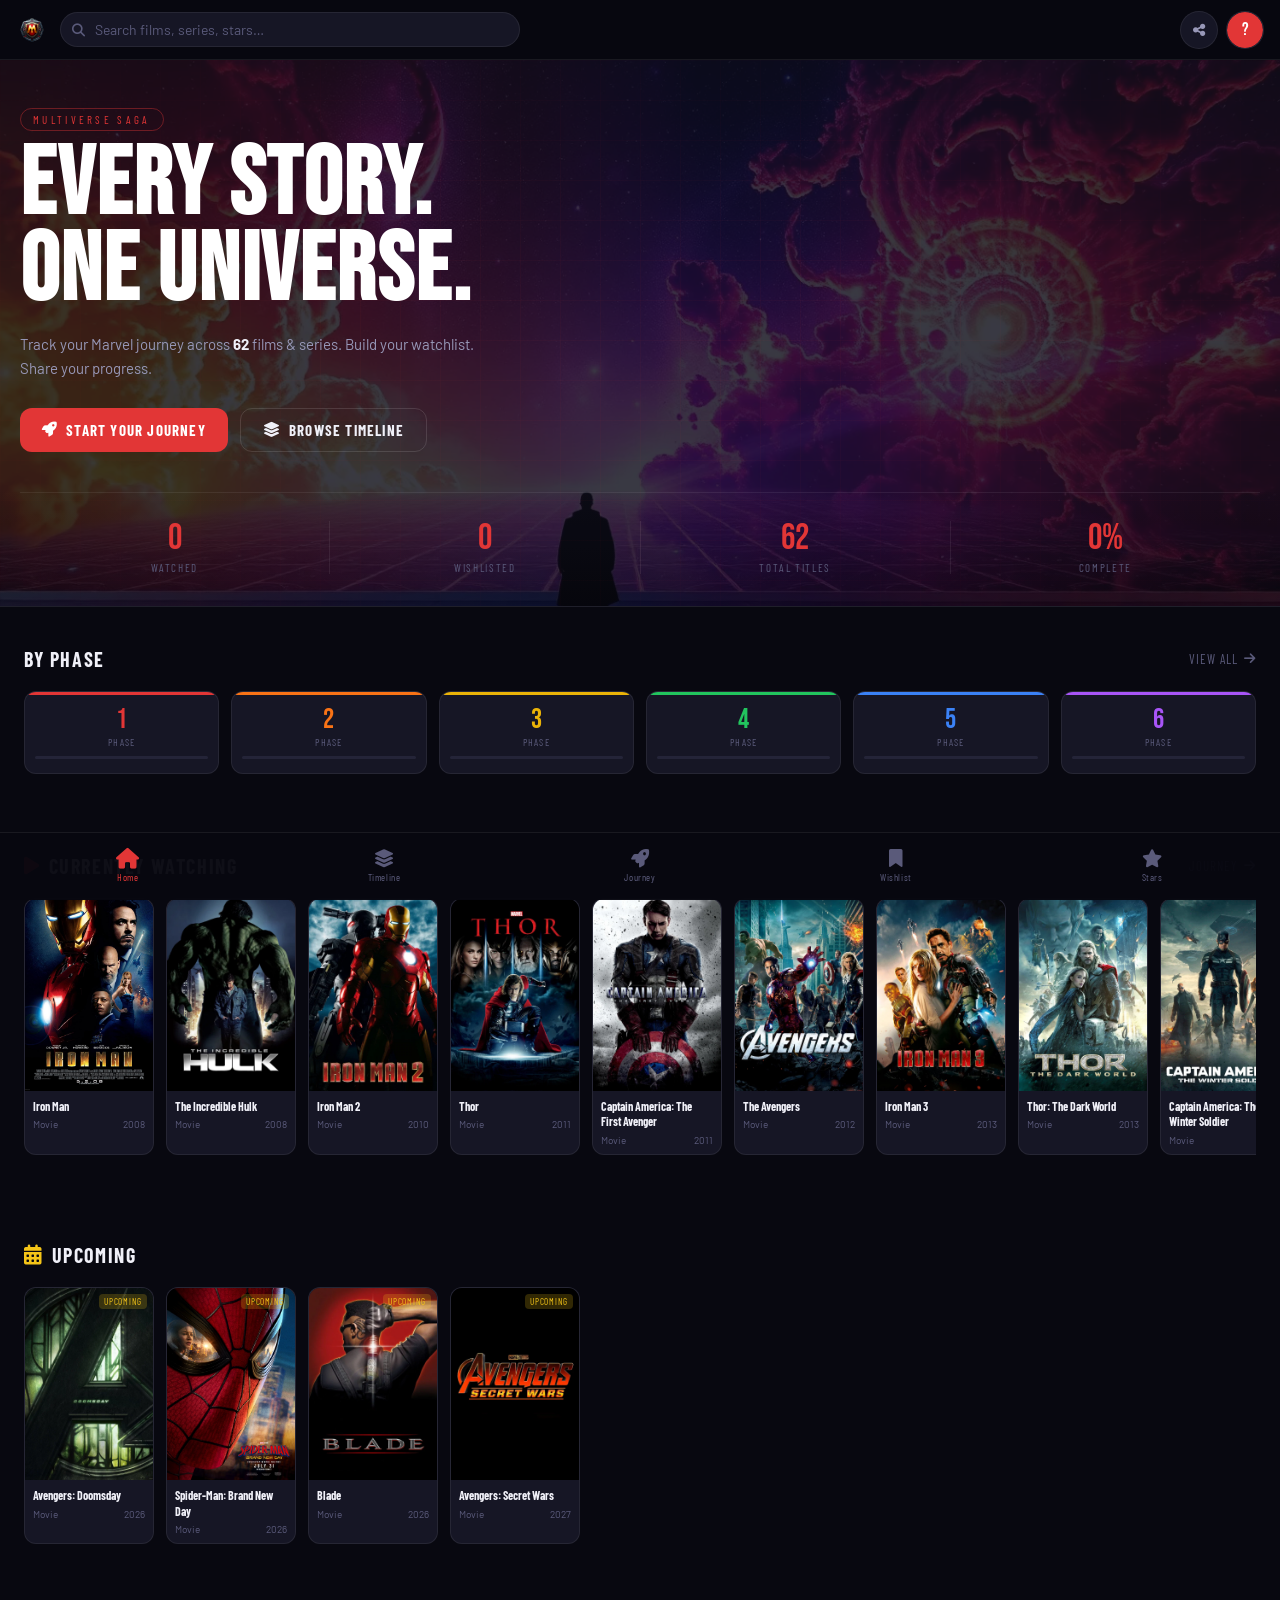
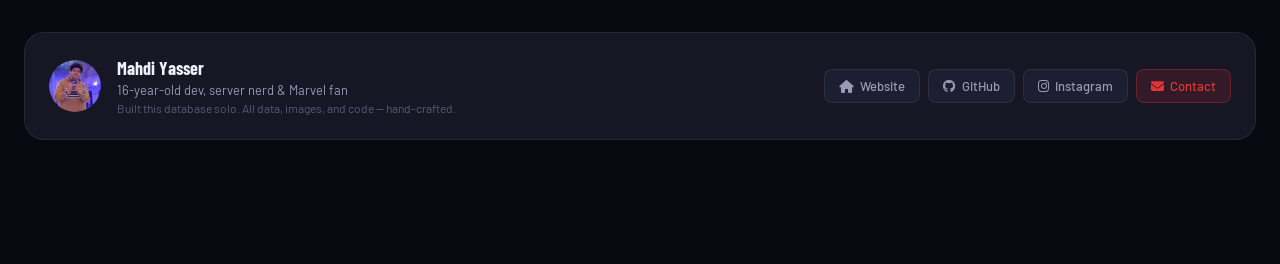
==== commit 103dc824: "Update" ====
--- a/app/index.html
+++ b/app/index.html
@@ -263,10 +263,7 @@
         <button class="order-btn" id="btn-chrono" onclick="setOrder('chrono')">Chronological</button>
       </div>
       <div class="filter-row">
-        <button class="filter-btn active" data-filter="all" onclick="setTypeFilter('all',this)">All</button>
-        <button class="filter-btn" data-filter="movie" onclick="setTypeFilter('movie',this)">Movies</button>
-        <button class="filter-btn" data-filter="series" onclick="setTypeFilter('series',this)">Series</button>
-        <button class="filter-btn" data-filter="special_presentation" onclick="setTypeFilter('special_presentation',this)">Specials</button>
+        <!-- Filter buttons are injected from app.json timeline_filters -->
       </div>
     </div>
 
--- a/app/style.css
+++ b/app/style.css
@@ -568,6 +568,12 @@
   border-radius: 4px;
   text-transform: uppercase;
 }
+/* In wishlist tab, move the upcoming tag to bottom-center so it doesn't overlap the wishlist icon */
+#wishlist-grid .mcu-card-upcoming-tag {
+  top: auto; right: auto;
+  bottom: 8px; left: 50%; transform: translateX(-50%);
+  white-space: nowrap;
+}
 
 /* ============================================================
    ABOUT FOOTER CARD
@@ -601,7 +607,8 @@
 .afc-name { font-family: 'Barlow Condensed', sans-serif; font-size: 18px; font-weight: 700; }
 .afc-role { font-size: 13px; color: var(--text2); }
 .afc-bio { font-size: 12px; color: var(--text3); }
-.afc-links { display: flex; flex-wrap: wrap; gap: 8px; }
+.afc-links { display: grid; grid-template-columns: 1fr 1fr; gap: 8px; }
+@media (min-width: 640px) { .afc-links { display: flex; flex-wrap: wrap; } }
 .afc-btn {
   display: inline-flex; align-items: center; gap: 6px;
   padding: 8px 14px;
@@ -1088,7 +1095,7 @@
 }
 .star-card:hover { transform: translateY(-3px); border-color: var(--border2); }
 .star-card-img {
-  width: 100%; aspect-ratio: 1/1;
+  width: 100%; aspect-ratio: 2/3;
   object-fit: cover; object-position: top;
   background: var(--surface3);
   display: block;
@@ -1471,10 +1478,11 @@
   .detail-hero {
     display: grid;
     grid-template-columns: 200px 1fr;
-    align-items: start;
+    grid-template-rows: 1fr auto;
+    align-items: stretch;
     gap: 0;
     background: linear-gradient(135deg, var(--surface) 0%, var(--bg2) 100%);
-    padding: 28px 28px 24px;
+    padding: 28px 28px 0;
     border-bottom: 1px solid var(--border);
     min-height: 320px;
   }
@@ -1486,19 +1494,25 @@
     border-radius: 10px;
     box-shadow: 0 12px 40px rgba(0,0,0,0.5);
     border: 1px solid rgba(255,255,255,0.08);
+    grid-row: 1 / 3;
+    align-self: start;
   }
   .detail-hero-info {
-    padding: 0 0 0 24px;
+    padding: 0 0 20px 24px;
     display: flex;
     flex-direction: column;
-    justify-content: flex-end;
+    justify-content: flex-start;
+    gap: 0;
   }
   .detail-title {
     font-size: clamp(28px, 4vw, 46px) !important;
   }
   .detail-action-row {
+    grid-column: 2;
     border-bottom: none !important;
-    padding: 16px 28px 8px !important;
+    border-top: 1px solid var(--border);
+    padding: 16px 0 20px 24px !important;
+    margin-top: auto;
   }
   .detail-body {
     padding: 24px 28px !important;
@@ -1547,7 +1561,7 @@
 .detail-rating i { font-size: 11px; }
 .detail-action-row {
   display: flex; gap: 8px; flex-wrap: wrap;
-  padding: 0 20px 20px;
+  padding: 16px 20px 20px;
   border-bottom: 1px solid var(--border);
 }
 .detail-btn {
@@ -1604,8 +1618,8 @@
   flex-shrink: 0; width: 70px; text-align: center; cursor: pointer;
 }
 .cast-img {
-  width: 60px; height: 60px;
-  border-radius: 50%;
+  width: 60px; height: 80px;
+  border-radius: 6px;
   object-fit: cover; object-position: top;
   background: var(--surface3);
   border: 2px solid var(--border);
@@ -1660,8 +1674,8 @@
   background: var(--surface);
 }
 .star-detail-img {
-  width: 80px; height: 80px;
-  border-radius: 50%;
+  width: 70px; height: 100px;
+  border-radius: 8px;
   object-fit: cover; object-position: top;
   background: var(--surface3);
   border: 3px solid var(--border2);
@@ -1674,8 +1688,8 @@
     background: linear-gradient(135deg, var(--surface) 0%, var(--bg2) 100%);
   }
   .star-detail-img {
-    width: 110px; height: 110px;
-    border-radius: 12px;
+    width: 90px; height: 130px;
+    border-radius: 10px;
     border-width: 2px;
     box-shadow: 0 8px 30px rgba(0,0,0,0.4);
   }
@@ -1801,20 +1815,24 @@
   .stat-num { font-size: 28px; }
   .stat-label { font-size: 9px; }
   .av-picker-grid {max-height: 230px !important}
+  .timeline-controls {align-items: center; flex-direction: column !important;}
 }
 @media (max-width: 480px) {
   .av-picker-grid {max-height: 230px !important}
+  .timeline-controls {align-items: center; flex-direction: column !important;}
 }
 @media (min-width: 768px) {
   .phase-entries-grid { grid-template-columns: repeat(auto-fill, minmax(160px, 1fr)); }
   .stars-grid { grid-template-columns: repeat(auto-fill, minmax(140px, 1fr)); }
 }
+  .timeline-controls {flex-direction: row}
 @media (min-width: 1024px) {
   .section-wrap { padding: 40px 24px; }
   .timeline-controls { padding: 28px 24px 0; }
   .timeline-phases-wrap { padding: 28px 24px; }
   .stars-grid { padding: 24px; }
   .stars-controls { padding: 28px 24px 0; }
+  .timeline-controls {flex-direction: row}
 }
 
 /* ============================================================
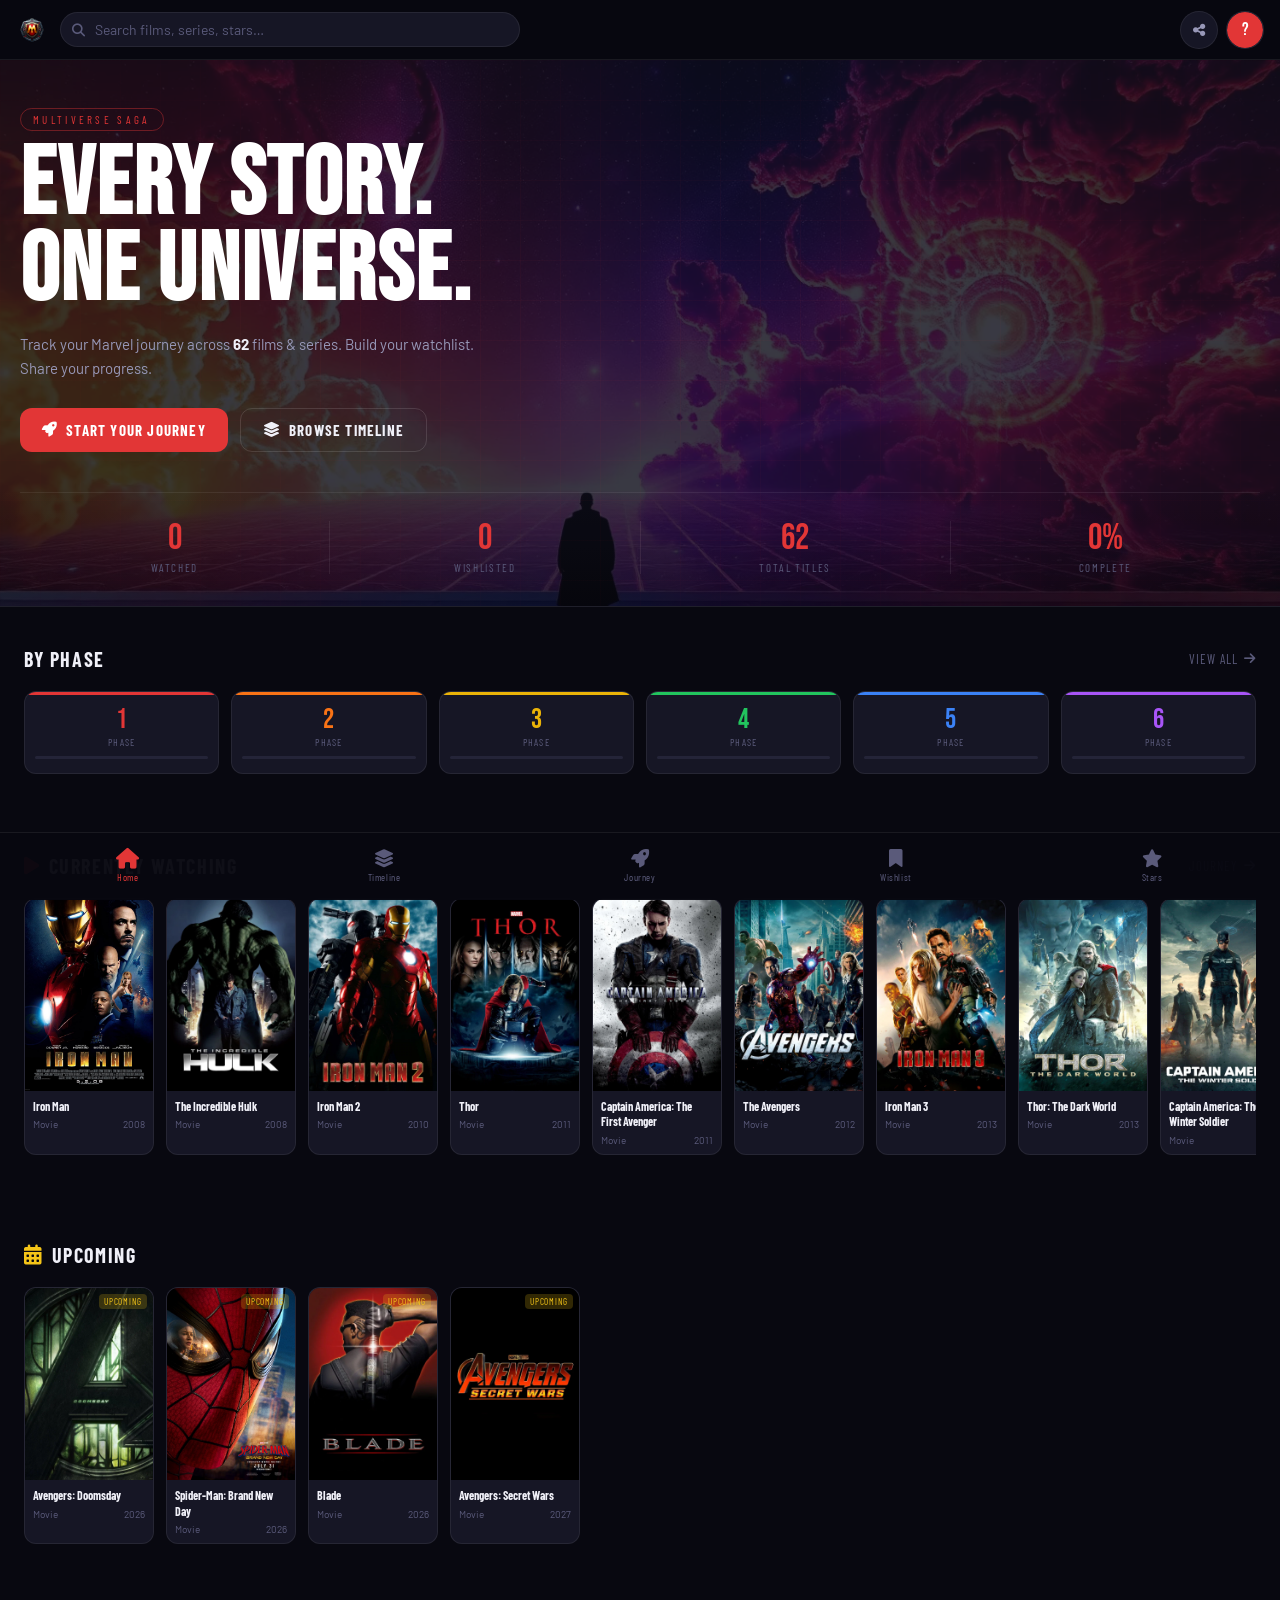
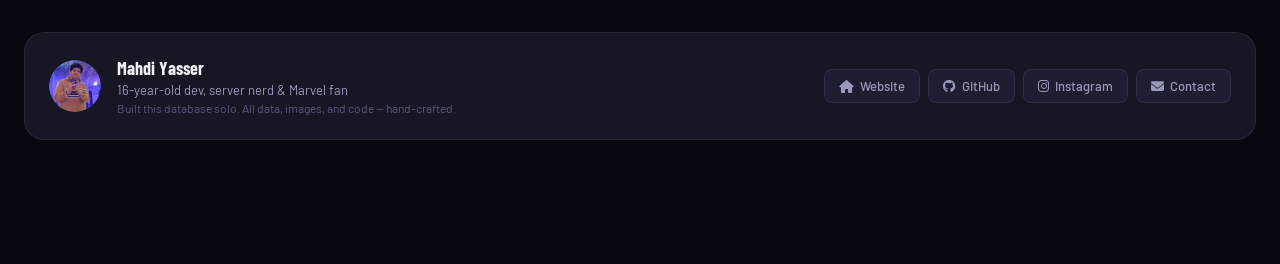
==== commit 203e19ae: "domain change" ====
--- a/app/index.html
+++ b/app/index.html
@@ -15,23 +15,23 @@
 
   <!-- Open Graph -->
   <meta property="og:type" content="website">
-  <meta property="og:url" content="https://mcu.mahdiyasser.site/app/">
+  <meta property="og:url" content="https://mcu.mahdiyasser.com/app/">
   <meta property="og:title" content="MCU Universe — The Ultimate Marvel Tracker">
   <meta property="og:description" content="Track every MCU film & series. Build your watchlist, follow your journey, explore the cast. The definitive MCU database.">
-  <meta property="og:image" content="https://mcu.mahdiyasser.site/assets/app/banner.png">
+  <meta property="og:image" content="https://mcu.mahdiyasser.com/assets/app/banner.png">
   <meta property="og:image:width" content="1200">
   <meta property="og:image:height" content="630">
   <meta property="og:site_name" content="MCU Universe">
 
   <!-- Twitter Card -->
   <meta name="twitter:card" content="summary_large_image">
-  <meta name="twitter:url" content="https://mcu.mahdiyasser.site/app/">
+  <meta name="twitter:url" content="https://mcu.mahdiyasser.com/app/">
   <meta name="twitter:title" content="MCU Universe — The Ultimate Marvel Tracker">
   <meta name="twitter:description" content="Track every MCU film & series. Build your watchlist, follow your journey, explore the cast.">
-  <meta name="twitter:image" content="https://mcu.mahdiyasser.site/assets/app/banner.png">
+  <meta name="twitter:image" content="https://mcu.mahdiyasser.com/assets/app/banner.png">
 
   <!-- Canonical -->
-  <link rel="canonical" href="https://mcu.mahdiyasser.site/app/">
+  <link rel="canonical" href="https://mcu.mahdiyasser.com/app/">
 
   <!-- Favicon -->
   <link rel="icon" href="/favicon.ico">
@@ -44,12 +44,12 @@
     "@context": "https://schema.org",
     "@type": "WebSite",
     "name": "MCU Universe",
-    "url": "https://mcu.mahdiyasser.site/",
+    "url": "https://mcu.mahdiyasser.com/",
     "description": "The definitive MCU tracker — films, series, cast, and your personal watching journey.",
     "author": {
       "@type": "Person",
       "name": "Mahdi Yasser",
-      "url": "https://mahdiyasser.site/"
+      "url": "https://mahdiyasser.com/"
     }
   }
   </script>
@@ -241,10 +241,10 @@
           </div>
         </div>
         <div class="afc-links">
-          <a href="https://mahdiyasser.site" target="_blank" class="afc-btn"><i class="fa-solid fa-house"></i> Website</a>
+          <a href="https://mahdiyasser.com" target="_blank" class="afc-btn"><i class="fa-solid fa-house"></i> Website</a>
           <a href="https://github.com/Mahdiyasser" target="_blank" class="afc-btn"><i class="fa-brands fa-github"></i> GitHub</a>
           <a href="https://www.instagram.com/mahdiyasser1/" target="_blank" class="afc-btn"><i class="fa-brands fa-instagram"></i> Instagram</a>
-          <a href="https://mahdiyasser.site/contact/" target="_blank" class="afc-btn afc-btn--red"><i class="fa-solid fa-envelope"></i> Contact</a>
+          <a href="https://mahdiyasser.com/contact/" target="_blank" class="afc-btn afc-btn--red"><i class="fa-solid fa-envelope"></i> Contact</a>
         </div>
       </div>
     </div>
